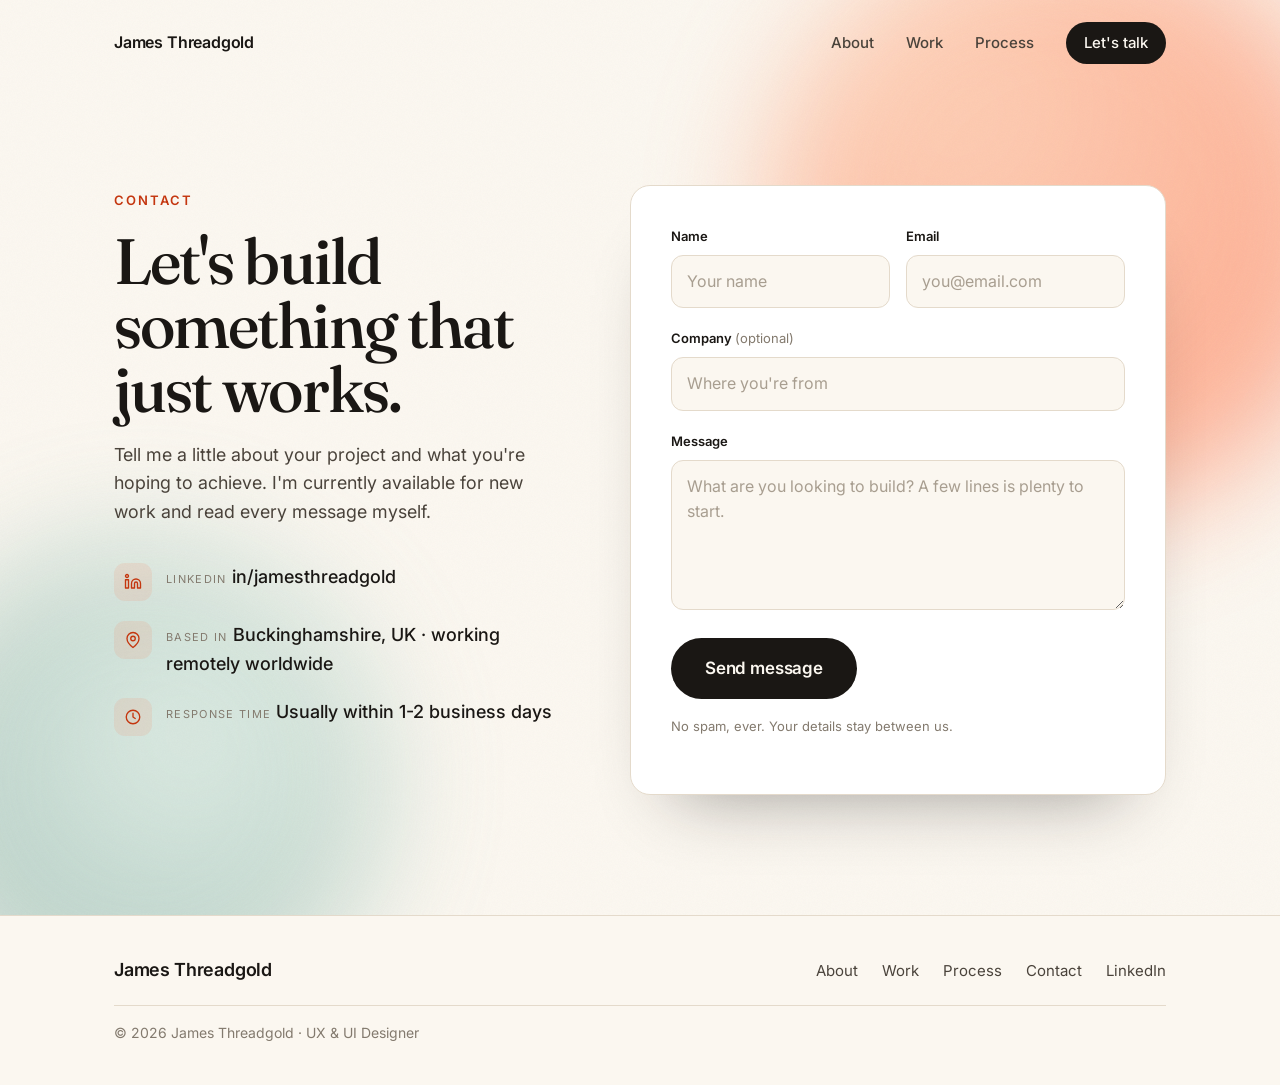
==== contact/index.html @ 30f2eb4c "Add favicon + social images, clean URLs, optimised images - Favicon set (SVG + PNG + apple-touch + m" ====
<!DOCTYPE html>
<html lang="en-GB">
<head>
  <meta charset="UTF-8">
  <meta name="viewport" content="width=device-width, initial-scale=1.0">
  <title>Contact | James Threadgold</title>
  <meta name="description" content="Get in touch with James Threadgold, UX & UI designer in Buckinghamshire. Available for new projects, usually replying within 1-2 business days.">
  <meta name="theme-color" content="#FBF7F0">
  <link rel="icon" href="/favicon.svg" type="image/svg+xml">
  <link rel="icon" href="/favicon-32.png" sizes="32x32" type="image/png">
  <link rel="apple-touch-icon" href="/apple-touch-icon.png">
  <link rel="manifest" href="/site.webmanifest">

  <link rel="canonical" href="https://jamesthreadgold.co.uk/contact/">
  <meta property="og:site_name" content="James Threadgold">
  <meta property="og:type" content="website">
  <meta property="og:url" content="https://jamesthreadgold.co.uk/contact/">
  <meta property="og:title" content="Contact | James Threadgold">
  <meta property="og:description" content="Get in touch with James Threadgold, UX &amp; UI designer in Buckinghamshire. Available for new projects, usually replying within 1-2 business days.">
  <meta property="og:image" content="https://jamesthreadgold.co.uk/assets/og/og-default.png">
  <meta property="og:image:width" content="1200">
  <meta property="og:image:height" content="630">
  <meta property="og:image:alt" content="James Threadgold — UX &amp; UI Designer">
  <meta name="twitter:card" content="summary_large_image">
  <meta name="twitter:title" content="Contact | James Threadgold">
  <meta name="twitter:description" content="Get in touch with James Threadgold, UX &amp; UI designer in Buckinghamshire.">
  <meta name="twitter:image" content="https://jamesthreadgold.co.uk/assets/og/og-default.png">

  <link rel="preconnect" href="https://fonts.googleapis.com">
  <link rel="preconnect" href="https://fonts.gstatic.com" crossorigin>
  <link href="https://fonts.googleapis.com/css2?family=Fraunces:ital,opsz,wght@0,9..144,400;0,9..144,500;0,9..144,600;1,9..144,400;1,9..144,500&family=Inter:wght@400;500;600;700&display=swap" rel="stylesheet">
  <link rel="stylesheet" href="/css/styles.css">
</head>
<body>
  <div class="cursor" id="cursor" aria-hidden="true"></div>
  <div class="progress" id="progress" aria-hidden="true"></div>
  <a href="#main" class="skip">Skip to content</a>

  <header class="header" id="header">
    <div class="wrap nav">
      <a href="/#hero" class="brand" data-magnetic>
        <span class="brand-name">James&nbsp;Threadgold</span>
      </a>
      <nav class="nav-links" id="navLinks" aria-label="Primary">
        <a href="/#about">About</a>
        <a href="/#work">Work</a>
        <a href="/#process">Process</a>
        <a href="/contact/" class="nav-cta" data-magnetic>Let's talk</a>
      </nav>
      <button class="menu-toggle" id="menuToggle" aria-label="Menu" aria-expanded="false">
        <span></span><span></span>
      </button>
    </div>
  </header>

  <main id="main">
    <section class="contact-hero">
      <div class="hero-bg" aria-hidden="true">
        <span class="blob blob-1"></span>
        <span class="blob blob-2"></span>
        <span class="grain"></span>
      </div>
      <div class="wrap contact-grid">

        <!-- Intro + direct details -->
        <div class="contact-intro reveal">
          <span class="eyebrow">Contact</span>
          <h1>Let's build something that just works.</h1>
          <p class="lead">
            Tell me a little about your project and what you're hoping to achieve.
            I'm currently available for new work and read every message myself.
          </p>
          <ul class="contact-details">
            <li>
              <span class="cd-ico" aria-hidden="true">
                <svg width="18" height="18" viewBox="0 0 24 24" fill="none" stroke="currentColor" stroke-width="1.8" stroke-linecap="round" stroke-linejoin="round"><path d="M16 8a6 6 0 0 1 6 6v6h-4v-6a2 2 0 0 0-4 0v6h-4v-6a6 6 0 0 1 6-6z"/><rect x="2" y="9" width="4" height="11"/><circle cx="4" cy="4" r="2"/></svg>
              </span>
              <span>
                <span class="cd-label">LinkedIn</span>
                <span class="cd-value"><a href="https://www.linkedin.com/in/jamesthreadgold" target="_blank" rel="noopener">in/jamesthreadgold</a></span>
              </span>
            </li>
            <li>
              <span class="cd-ico" aria-hidden="true">
                <svg width="18" height="18" viewBox="0 0 24 24" fill="none" stroke="currentColor" stroke-width="1.8" stroke-linecap="round" stroke-linejoin="round"><path d="M20 10c0 6-8 12-8 12s-8-6-8-12a8 8 0 0 1 16 0z"/><circle cx="12" cy="10" r="3"/></svg>
              </span>
              <span>
                <span class="cd-label">Based in</span>
                <span class="cd-value">Buckinghamshire, UK · working remotely worldwide</span>
              </span>
            </li>
            <li>
              <span class="cd-ico" aria-hidden="true">
                <svg width="18" height="18" viewBox="0 0 24 24" fill="none" stroke="currentColor" stroke-width="1.8" stroke-linecap="round" stroke-linejoin="round"><circle cx="12" cy="12" r="9"/><path d="M12 7v5l3 2"/></svg>
              </span>
              <span>
                <span class="cd-label">Response time</span>
                <span class="cd-value">Usually within 1-2 business days</span>
              </span>
            </li>
          </ul>
        </div>

        <!-- Form -->
        <div class="contact-form-card reveal">
          <form id="contactForm" method="POST" action="https://api.web3forms.com/submit">
            <!-- Web3Forms wiring -->
            <input type="hidden" name="access_key" value="4bfd9030-7967-4bb6-b224-b31759fe3c49">
            <!-- Subject & sender name are managed in the Web3Forms dashboard -->
            <!-- Honeypot spam trap (must stay empty) -->
            <input type="checkbox" name="botcheck" tabindex="-1" autocomplete="off" style="display:none" aria-hidden="true">

            <div class="field-row">
              <div class="field">
                <label for="name">Name</label>
                <input type="text" id="name" name="name" placeholder="Your name" data-required autocomplete="name">
                <span class="err">Please enter your name.</span>
              </div>
              <div class="field">
                <label for="email">Email</label>
                <input type="email" id="email" name="email" placeholder="you@email.com" data-required autocomplete="email">
                <span class="err">Please enter a valid email.</span>
              </div>
            </div>

            <div class="field">
              <label for="company">Company <span class="opt">(optional)</span></label>
              <input type="text" id="company" name="company" placeholder="Where you're from" autocomplete="organization">
            </div>

            <div class="field">
              <label for="message">Message</label>
              <textarea id="message" name="message" placeholder="What are you looking to build? A few lines is plenty to start." data-required></textarea>
              <span class="err">Please add a short message.</span>
            </div>

            <div class="form-actions">
              <button type="submit" class="btn btn-primary btn-lg" data-magnetic>Send message</button>
              <span class="form-note">No spam, ever. Your details stay between us.</span>
            </div>

            <p class="form-status" id="formStatus" role="status" aria-live="polite"></p>
          </form>
        </div>

      </div>
    </section>
  </main>

  <footer class="footer">
    <div class="wrap footer-inner">
      <a href="/#hero" class="brand">James&nbsp;Threadgold</a>
      <nav class="footer-links" aria-label="Footer">
        <a href="/#about">About</a>
        <a href="/#work">Work</a>
        <a href="/#process">Process</a>
        <a href="/contact/">Contact</a>
        <a href="https://www.linkedin.com/in/jamesthreadgold" target="_blank" rel="noopener">LinkedIn</a>
      </nav>
      <p class="footer-meta">© <span id="year">2026</span> James Threadgold · UX &amp; UI Designer</p>
    </div>
  </footer>

  <script src="/js/main.js"></script>
</body>
</html>
---- css/styles.css ----
/* ============================================================
   James Threadgold — Portfolio
   Refined-minimal foundation + playful, interactive character
   ============================================================ */

:root {
  /* Palette — warm paper, deep ink, tangerine character */
  --paper:      #FBF7F0;
  --paper-2:    #F3ECDF;
  --ink:        #1A1714;
  --ink-soft:   #4A433B;
  --muted:      #837A6E;
  --line:       #E4DACB;
  --accent:     #FF5B2E;  /* tangerine */
  --accent-ink: #C4360F;
  --accent-2:   #1F6F62;  /* deep teal, secondary */
  --card:       #FFFFFF;

  /* Project media tones */
  --tone-1: linear-gradient(135deg, #FFD7C2, #FF8A5B);
  --tone-2: linear-gradient(135deg, #D7E8E2, #6FB3A4);
  --tone-3: linear-gradient(135deg, #E6DCFA, #A487E0);
  --tone-4: linear-gradient(135deg, #F0E9DC, #CBBFA8);

  /* Type */
  --display: "Fraunces", Georgia, serif;
  --sans: "Inter", system-ui, -apple-system, sans-serif;

  /* Layout */
  --maxw: 1180px;
  --gutter: clamp(20px, 5vw, 64px);
  --radius: 20px;
  --radius-sm: 12px;

  /* Motion */
  --ease: cubic-bezier(0.22, 1, 0.36, 1);
  --dur: 0.6s;
}

/* ---------- Reset ---------- */
*, *::before, *::after { box-sizing: border-box; }
* { margin: 0; }
html { scroll-behavior: smooth; -webkit-text-size-adjust: 100%; }
body {
  font-family: var(--sans);
  background: var(--paper);
  color: var(--ink);
  line-height: 1.6;
  font-size: 18px;
  -webkit-font-smoothing: antialiased;
  text-rendering: optimizeLegibility;
  overflow-x: hidden;
}
img, svg { display: block; max-width: 100%; }
a { color: inherit; text-decoration: none; }
ul, ol { list-style: none; padding: 0; }
button { font: inherit; cursor: pointer; border: none; background: none; color: inherit; }
em { font-style: italic; }

::selection { background: var(--accent); color: #fff; }

.wrap {
  width: 100%;
  max-width: var(--maxw);
  margin: 0 auto;
  padding-inline: var(--gutter);
}

/* ---------- Skip link ---------- */
.skip {
  position: absolute;
  left: -9999px;
  top: 12px;
  z-index: 1000;
  background: var(--ink);
  color: var(--paper);
  padding: 10px 18px;
  border-radius: 10px;
}
.skip:focus { left: 12px; }

/* ---------- Custom cursor ---------- */
.cursor {
  position: fixed;
  top: 0; left: 0;
  width: 26px; height: 26px;
  border-radius: 50%;
  background: var(--accent);
  mix-blend-mode: multiply;
  pointer-events: none;
  z-index: 9999;
  transform: translate(-50%, -50%);
  transition: width .25s var(--ease), height .25s var(--ease), background .25s var(--ease), opacity .25s;
  opacity: 0;
  will-change: transform;
}
.cursor.is-hover {
  width: 64px; height: 64px;
  background: rgba(255, 91, 46, 0.18);
}
.cursor.is-down { width: 18px; height: 18px; }

/* ---------- Scroll progress ---------- */
.progress {
  position: fixed;
  top: 0; left: 0;
  height: 3px;
  width: 0%;
  background: var(--accent);
  z-index: 1000;
  transition: width .1s linear;
}

/* ---------- Header ---------- */
.header {
  position: fixed;
  top: 0; left: 0; right: 0;
  z-index: 900;
  transition: background .4s var(--ease), box-shadow .4s var(--ease), padding .4s var(--ease);
  padding-block: 22px;
}
.header.scrolled {
  background: rgba(251, 247, 240, 0.82);
  backdrop-filter: blur(12px);
  -webkit-backdrop-filter: blur(12px);
  box-shadow: 0 1px 0 var(--line);
  padding-block: 12px;
}
.nav {
  display: flex;
  align-items: center;
  justify-content: space-between;
  gap: 20px;
}
.brand {
  display: inline-flex;
  align-items: center;
  gap: 10px;
  font-weight: 600;
  letter-spacing: -0.01em;
}
.brand-mark {
  display: grid;
  place-items: center;
  width: 34px; height: 34px;
  background: var(--ink);
  color: var(--paper);
  border-radius: 10px;
  font-family: var(--display);
  font-size: 15px;
  font-weight: 600;
}
.brand-name { font-size: 16px; }

.nav-links {
  display: flex;
  align-items: center;
  gap: 32px;
  font-size: 15px;
  font-weight: 500;
}
.nav-links a { position: relative; color: var(--ink-soft); transition: color .25s; }
.nav-links a:not(.nav-cta)::after {
  content: "";
  position: absolute;
  left: 0; bottom: -6px;
  width: 0; height: 2px;
  background: var(--accent);
  transition: width .3s var(--ease);
}
.nav-links a:hover { color: var(--ink); }
.nav-links a:not(.nav-cta):hover::after { width: 100%; }
.nav-cta {
  background: var(--ink);
  color: var(--paper) !important;
  padding: 9px 18px;
  border-radius: 100px;
  transition: transform .25s var(--ease), background .25s;
}
.nav-cta:hover { background: var(--accent); }

.menu-toggle {
  display: none;
  flex-direction: column;
  gap: 6px;
  padding: 6px;
}
.menu-toggle span {
  width: 26px; height: 2px;
  background: var(--ink);
  border-radius: 2px;
  transition: transform .35s var(--ease), opacity .25s;
}
.menu-toggle[aria-expanded="true"] span:first-child { transform: translateY(8px) rotate(45deg); }
.menu-toggle[aria-expanded="true"] span:last-child { transform: translateY(-0px) rotate(-45deg); }

/* ---------- Buttons ---------- */
.btn {
  display: inline-flex;
  align-items: center;
  justify-content: center;
  gap: 8px;
  padding: 14px 26px;
  border-radius: 100px;
  font-weight: 600;
  font-size: 16px;
  letter-spacing: -0.01em;
  transition: transform .3s var(--ease), background .3s, color .3s, box-shadow .3s;
  will-change: transform;
}
.btn-lg { padding: 17px 34px; font-size: 17px; }
.btn-primary {
  background: var(--ink);
  color: var(--paper);
}
.btn-primary:hover {
  background: var(--accent);
  box-shadow: 0 12px 30px -10px rgba(255, 91, 46, 0.6);
}
.btn-ghost {
  background: transparent;
  color: var(--ink);
  box-shadow: inset 0 0 0 1.5px var(--ink);
}
.btn-ghost:hover {
  background: var(--ink);
  color: var(--paper);
}

/* ---------- Hero ---------- */
.hero {
  position: relative;
  min-height: 100svh;
  display: flex;
  flex-direction: column;
  justify-content: center;
  padding-block: 140px 80px;
  overflow: hidden;
}
.hero-bg { position: absolute; inset: 0; z-index: 0; pointer-events: none; }
.blob {
  position: absolute;
  border-radius: 50%;
  filter: blur(60px);
  opacity: 0.55;
  will-change: transform;
}
.blob-1 {
  width: 46vw; height: 46vw;
  max-width: 620px; max-height: 620px;
  background: radial-gradient(circle at 30% 30%, #FFB38A, #FF5B2E);
  top: -8%; right: -6%;
  animation: float-1 18s var(--ease) infinite alternate;
}
.blob-2 {
  width: 38vw; height: 38vw;
  max-width: 520px; max-height: 520px;
  background: radial-gradient(circle at 60% 40%, #BFE3D9, #1F6F62);
  bottom: -12%; left: -8%;
  opacity: 0.4;
  animation: float-2 22s var(--ease) infinite alternate;
}
.grain {
  position: absolute; inset: 0;
  opacity: 0.5;
  background-image: url("data:image/svg+xml,%3Csvg xmlns='http://www.w3.org/2000/svg' width='160' height='160'%3E%3Cfilter id='n'%3E%3CfeTurbulence type='fractalNoise' baseFrequency='0.8' numOctaves='2'/%3E%3C/filter%3E%3Crect width='100%25' height='100%25' filter='url(%23n)' opacity='0.06'/%3E%3C/svg%3E");
}
@keyframes float-1 {
  to { transform: translate(-40px, 50px) scale(1.1); }
}
@keyframes float-2 {
  to { transform: translate(50px, -40px) scale(1.08); }
}

.hero-inner { position: relative; z-index: 1; }
.hero-status {
  display: inline-flex;
  align-items: center;
  gap: 9px;
  font-size: 14px;
  font-weight: 500;
  color: var(--ink-soft);
  background: rgba(255,255,255,0.6);
  border: 1px solid var(--line);
  padding: 7px 15px;
  border-radius: 100px;
  margin-bottom: 28px;
}
.hero-status .dot {
  width: 8px; height: 8px;
  border-radius: 50%;
  background: var(--accent-2);
  box-shadow: 0 0 0 0 rgba(31,111,98,0.5);
  animation: pulse 2.2s infinite;
}
@keyframes pulse {
  0% { box-shadow: 0 0 0 0 rgba(31,111,98,0.5); }
  70% { box-shadow: 0 0 0 10px rgba(31,111,98,0); }
  100% { box-shadow: 0 0 0 0 rgba(31,111,98,0); }
}
.hero-title {
  font-family: var(--display);
  font-weight: 500;
  font-size: clamp(3rem, 11vw, 8.5rem);
  line-height: 0.95;
  letter-spacing: -0.03em;
  margin-bottom: 32px;
}
.hero-title .line { display: block; }
.hero-title em {
  color: var(--accent);
  font-style: italic;
}
.hero-lead {
  font-size: clamp(1.05rem, 2.2vw, 1.4rem);
  max-width: 44ch;
  color: var(--ink-soft);
  margin-bottom: 36px;
}
.hero-lead strong { color: var(--ink); font-weight: 600; }
.hero-cta { display: flex; flex-wrap: wrap; gap: 14px; margin-bottom: 44px; }
.hero-philosophy {
  font-family: var(--display);
  font-style: italic;
  font-size: clamp(1.05rem, 2.4vw, 1.5rem);
  color: var(--ink-soft);
  max-width: 40ch;
  padding-left: 22px;
  border-left: 3px solid var(--accent);
}

.scroll-hint {
  position: absolute;
  bottom: 32px; left: 50%;
  transform: translateX(-50%);
  display: flex;
  flex-direction: column;
  align-items: center;
  gap: 10px;
  font-size: 12px;
  letter-spacing: 0.18em;
  text-transform: uppercase;
  color: var(--muted);
  z-index: 1;
}
.scroll-line {
  width: 1px; height: 46px;
  background: linear-gradient(var(--muted), transparent);
  position: relative;
  overflow: hidden;
}
.scroll-line::after {
  content: "";
  position: absolute; top: 0; left: 0;
  width: 100%; height: 50%;
  background: var(--accent);
  animation: scroll-dot 2s var(--ease) infinite;
}
@keyframes scroll-dot {
  0% { transform: translateY(-100%); }
  100% { transform: translateY(200%); }
}

/* ---------- Marquee ---------- */
.marquee {
  border-block: 1px solid var(--line);
  background: var(--ink);
  color: var(--paper);
  overflow: hidden;
  padding-block: 18px;
}
.marquee-track {
  display: flex;
  align-items: center;
  gap: 28px;
  width: max-content;
  font-family: var(--display);
  font-size: clamp(1.1rem, 2.4vw, 1.7rem);
  white-space: nowrap;
  animation: marquee 32s linear infinite;
}
.marquee:hover .marquee-track { animation-play-state: paused; }
.marquee .sep { color: var(--accent); }
@keyframes marquee {
  to { transform: translateX(-50%); }
}

/* ---------- Sections ---------- */
.section { padding-block: clamp(80px, 12vw, 150px); }
.eyebrow {
  display: inline-block;
  font-size: 13px;
  font-weight: 600;
  letter-spacing: 0.16em;
  text-transform: uppercase;
  color: var(--accent-ink);
  margin-bottom: 18px;
}
h2 {
  font-family: var(--display);
  font-weight: 500;
  font-size: clamp(2.2rem, 6vw, 4.2rem);
  line-height: 1.02;
  letter-spacing: -0.025em;
}
.sec-head { max-width: 720px; margin-bottom: 64px; }
.sec-sub { margin-top: 18px; color: var(--muted); font-size: 1.05rem; }

/* ---------- About ---------- */
.about-grid {
  display: grid;
  grid-template-columns: 1fr 1.2fr;
  gap: clamp(40px, 7vw, 100px);
  align-items: start;
}
.about-head { position: sticky; top: 120px; }
.about-head h2 { line-height: 1.0; }
.about-body .lead {
  font-size: clamp(1.25rem, 2.6vw, 1.7rem);
  font-family: var(--display);
  color: var(--ink);
  margin-bottom: 28px;
  line-height: 1.3;
}
.about-body p { color: var(--ink-soft); margin-bottom: 22px; }
.about-stats {
  display: flex;
  flex-wrap: wrap;
  gap: clamp(24px, 5vw, 56px);
  margin-top: 44px;
  padding-top: 36px;
  border-top: 1px solid var(--line);
}
.stat { display: flex; flex-direction: column; }
.stat-num {
  font-family: var(--display);
  font-size: clamp(2.4rem, 6vw, 3.6rem);
  font-weight: 600;
  line-height: 1;
  color: var(--ink);
}
.stat-label {
  margin-top: 8px;
  font-size: 14px;
  color: var(--muted);
  letter-spacing: 0.02em;
}

/* ---------- Work ---------- */
.projects {
  display: grid;
  grid-template-columns: repeat(2, 1fr);
  gap: clamp(24px, 4vw, 40px);
}
.project {
  display: flex;
  flex-direction: column;
  background: var(--card);
  border: 1px solid var(--line);
  border-radius: var(--radius);
  overflow: hidden;
  transition: transform .5s var(--ease), box-shadow .5s var(--ease), border-color .4s;
  will-change: transform;
}
.project:hover {
  border-color: transparent;
  box-shadow: 0 30px 60px -28px rgba(26,23,20,0.35);
}
.project-media {
  position: relative;
  aspect-ratio: 16 / 10;
  overflow: hidden;
  display: grid;
  place-items: center;
}
.tone-1 { background: var(--tone-1); }
.tone-2 { background: var(--tone-2); }
.tone-3 { background: var(--tone-3); }
.tone-4 { background: var(--tone-4); }
.project-index {
  position: absolute;
  top: 14px; left: 14px;
  font-family: var(--display);
  font-size: 13px;
  font-weight: 600;
  color: var(--ink);
  background: rgba(251, 247, 240, 0.85);
  backdrop-filter: blur(4px);
  -webkit-backdrop-filter: blur(4px);
  padding: 4px 10px;
  border-radius: 100px;
  z-index: 2;
}
.project-mock {
  width: 64%; height: 62%;
  background:
    linear-gradient(rgba(255,255,255,0.9), rgba(255,255,255,0.9)) padding-box;
  border-radius: 12px 12px 0 0;
  box-shadow: 0 20px 40px -18px rgba(26,23,20,0.45);
  transform: translateY(8%);
  transition: transform .6s var(--ease);
  position: relative;
  overflow: hidden;
}
.project-mock::before {
  content: "";
  position: absolute; inset: 0;
  background:
    linear-gradient(transparent 0 14%, rgba(26,23,20,0.06) 14% 17%, transparent 17%),
    linear-gradient(90deg, var(--accent) 0 36%, transparent 36%) 0 26%/100% 6px no-repeat,
    linear-gradient(90deg, rgba(26,23,20,0.12) 0 70%, transparent 70%) 0 42%/100% 5px no-repeat,
    linear-gradient(90deg, rgba(26,23,20,0.12) 0 55%, transparent 55%) 0 54%/100% 5px no-repeat;
  padding: 14px;
}
.project:hover .project-mock { transform: translateY(2%); }
.project-img {
  width: 100%;
  height: 100%;
  object-fit: cover;
  object-position: center top;
  display: block;
  transition: transform .7s var(--ease);
}
.project:hover .project-img { transform: scale(1.04); }
/* App-screen montages: show the whole thing, framed by a matching backdrop */
.project-media--contain .project-img { object-fit: contain; padding: 18px; }
/* Fill the whole card, no padding or contrasting background */
.project-media--fill .project-img { object-fit: cover; object-position: center; }
.media-dark { background: #0b0f0b; }
.media-purple { background: #6b50bb; }
.media-cream { background: #FDF3EA; }
.project-info {
  padding: 28px clamp(22px, 3vw, 32px) 32px;
  display: flex;
  flex-direction: column;
  flex: 1;
}
.project-info h3 {
  font-family: var(--display);
  font-weight: 500;
  font-size: clamp(1.5rem, 3vw, 2rem);
  letter-spacing: -0.02em;
  margin-bottom: 10px;
}
.project-info p { color: var(--ink-soft); font-size: 1rem; margin-bottom: 18px; }
.tags { display: flex; flex-wrap: wrap; gap: 8px; margin-bottom: 22px; }
.tags li {
  font-size: 13px;
  font-weight: 500;
  color: var(--ink-soft);
  background: var(--paper);
  border: 1px solid var(--line);
  padding: 5px 12px;
  border-radius: 100px;
}
.project-go {
  margin-top: auto;
  display: inline-flex;
  align-items: center;
  gap: 8px;
  font-weight: 600;
  color: var(--accent-ink);
}
.project-go .arrow { transition: transform .3s var(--ease); }
.project:hover .project-go .arrow { transform: translateX(6px); }

/* ---------- Process ---------- */
.process { background: var(--ink); color: var(--paper); }
.process .eyebrow { color: #FF9168; }
.process h2 { color: var(--paper); }
.steps {
  display: grid;
  grid-template-columns: repeat(4, 1fr);
  gap: clamp(20px, 3vw, 36px);
  counter-reset: step;
}
.step {
  padding-top: 28px;
  border-top: 2px solid rgba(251,247,240,0.18);
  transition: border-color .4s;
}
.step:hover { border-top-color: var(--accent); }
.step-num {
  font-family: var(--display);
  font-size: 14px;
  color: var(--accent);
  font-weight: 600;
}
.step h3 {
  font-family: var(--display);
  font-weight: 500;
  font-size: clamp(1.3rem, 2.6vw, 1.7rem);
  margin: 14px 0 12px;
}
.step p { color: rgba(251,247,240,0.7); font-size: 0.98rem; }

/* ---------- Contact ---------- */
.contact { text-align: center; }
.contact-inner { max-width: 760px; margin-inline: auto; }
.contact-title {
  margin: 8px 0 22px;
  font-size: clamp(2.6rem, 8vw, 6rem);
}
.contact-lead {
  font-size: clamp(1.1rem, 2.4vw, 1.4rem);
  color: var(--ink-soft);
  max-width: 48ch;
  margin: 0 auto 38px;
}
.contact-actions {
  display: flex;
  justify-content: center;
  flex-wrap: wrap;
  gap: 14px;
  margin-bottom: 26px;
}
.contact-note { color: var(--muted); font-size: 14px; }

/* ---------- Footer ---------- */
.footer {
  border-top: 1px solid var(--line);
  padding-block: 40px;
}
.footer-inner {
  display: flex;
  align-items: center;
  justify-content: space-between;
  flex-wrap: wrap;
  gap: 20px;
}
.footer-links { display: flex; flex-wrap: wrap; gap: 24px; font-size: 15px; }
.footer-links a { color: var(--ink-soft); transition: color .25s; }
.footer-links a:hover { color: var(--accent); }
.footer-meta { color: var(--muted); font-size: 14px; width: 100%; padding-top: 16px; border-top: 1px solid var(--line); }

/* ---------- Reveal animation ---------- */
.reveal {
  opacity: 0;
  transform: translateY(28px);
  transition: opacity .8s var(--ease), transform .8s var(--ease);
}
.reveal.in { opacity: 1; transform: none; }

/* ============================================================
   Case-study pages
   ============================================================ */
.cs-back {
  display: inline-flex;
  align-items: center;
  gap: 8px;
  font-size: 14px;
  font-weight: 600;
  color: var(--ink-soft);
  margin-bottom: 28px;
  transition: gap .3s var(--ease), color .25s;
}
.cs-back:hover { gap: 14px; color: var(--accent-ink); }
.cs-back .arrow { transition: transform .3s var(--ease); }
.cs-back:hover .arrow { transform: translateX(-4px); }

.cs-hero {
  padding-block: 150px 0;
  position: relative;
  overflow: hidden;
}
.cs-hero .eyebrow { color: var(--accent-ink); }
.cs-title {
  font-family: var(--display);
  font-weight: 500;
  font-size: clamp(2.6rem, 8vw, 6rem);
  line-height: 0.98;
  letter-spacing: -0.03em;
  margin-bottom: 22px;
  max-width: 16ch;
}
.cs-tagline {
  font-size: clamp(1.15rem, 2.6vw, 1.6rem);
  font-family: var(--display);
  font-style: italic;
  color: var(--ink-soft);
  max-width: 50ch;
  margin-bottom: 48px;
}

/* Meta strip */
.cs-meta {
  display: grid;
  grid-template-columns: repeat(4, 1fr);
  gap: clamp(20px, 4vw, 48px);
  padding-block: 36px;
  border-top: 1px solid var(--line);
  border-bottom: 1px solid var(--line);
}
.cs-meta dt {
  font-size: 12px;
  font-weight: 600;
  letter-spacing: 0.14em;
  text-transform: uppercase;
  color: var(--muted);
  margin-bottom: 10px;
}
.cs-meta dd { font-size: 1rem; font-weight: 500; color: var(--ink); line-height: 1.4; }

/* Cover band */
.cs-cover {
  margin-top: 56px;
  height: clamp(220px, 42vw, 460px);
  border-radius: var(--radius);
  display: grid;
  place-items: center;
  position: relative;
  overflow: hidden;
}
.cs-cover .cs-cover-num {
  font-family: var(--display);
  font-size: clamp(5rem, 22vw, 16rem);
  font-weight: 600;
  color: rgba(26,23,20,0.16);
  line-height: 1;
  user-select: none;
}
.cs-cover img {
  position: absolute;
  inset: 0;
  width: 100%;
  height: 100%;
  object-fit: cover;
  object-position: center top;
}
/* For app-screen montages: show the whole thing on the tone background */
.cs-cover--contain { padding: clamp(20px, 4vw, 44px); }
.cs-cover--contain img {
  position: static;
  width: 100%;
  height: 100%;
  object-fit: contain;
}
/* Fill the whole cover box, no padding or contrasting background */
.cs-cover--fill img { object-position: center; }

/* Inline figures */
.cs-figure {
  margin-top: 14px;
  border-radius: var(--radius-sm);
  overflow: hidden;
  border: 1px solid var(--line);
  background: var(--card);
}
.cs-figure img { width: 100%; display: block; }
.cs-figcaption {
  font-size: 13px;
  color: var(--muted);
  margin-top: 12px;
  text-align: center;
}
/* Brand board — native replacement for a flat brand-identity image */
.brandboard {
  margin-top: 14px;
  border-radius: var(--radius-sm);
  border: 1px solid var(--line);
  background: var(--card);
  overflow: hidden;
}
.brandboard__logo {
  background: #161214;
  color: #fff;
  padding: 44px 24px;
  text-align: center;
}
.brandboard__wordmark {
  font-family: var(--sans);
  font-weight: 700;
  font-size: clamp(34px, 7vw, 56px);
  letter-spacing: 0.16em;
  padding-left: 0.16em; /* offset trailing letter-spacing for optical centring */
}
.brandboard__type {
  display: grid;
  grid-template-columns: 1fr 1fr;
  border-bottom: 1px solid var(--line);
}
.brandboard__type-item {
  padding: 22px 24px;
  text-align: center;
}
.brandboard__type-item + .brandboard__type-item { border-left: 1px solid var(--line); }
.brandboard__type-name {
  display: block;
  font-family: var(--display);
  font-size: clamp(20px, 3.4vw, 26px);
  color: var(--ink);
}
.brandboard__type-role {
  display: block;
  margin-top: 4px;
  font-size: 12px;
  letter-spacing: 0.04em;
  text-transform: uppercase;
  color: var(--muted);
}
.brandboard__palette {
  list-style: none;
  display: grid;
  grid-template-columns: repeat(4, 1fr);
  gap: 0;
  margin: 0;
  padding: 0;
}
.brandboard__swatch {
  display: flex;
  flex-direction: column;
  align-items: center;
  gap: 10px;
  padding: 22px 12px;
  text-align: center;
}
.brandboard__swatch + .brandboard__swatch { border-left: 1px solid var(--line); }
.brandboard__chip {
  width: 100%;
  max-width: 72px;
  aspect-ratio: 1;
  border-radius: 12px;
  box-shadow: inset 0 0 0 1px rgba(0,0,0,0.04);
}
.brandboard__chip--bordered { box-shadow: inset 0 0 0 1px var(--line); }
.brandboard__hex {
  font-family: ui-monospace, "SFMono-Regular", Menlo, monospace;
  font-size: 13px;
  color: var(--ink);
}
.brandboard__role {
  font-size: 12px;
  letter-spacing: 0.04em;
  text-transform: uppercase;
  color: var(--muted);
}
@media (max-width: 560px) {
  .brandboard__palette { grid-template-columns: repeat(2, 1fr); }
  .brandboard__swatch:nth-child(2) { border-left: 0; }
  .brandboard__swatch:nth-child(3),
  .brandboard__swatch:nth-child(4) { border-top: 1px solid var(--line); }
}
/* Report download card */
.cs-download {
  display: flex;
  align-items: center;
  gap: 18px;
  padding: 20px 22px;
  border-radius: var(--radius-sm);
  border: 1px solid var(--line);
  background: var(--card);
  transition: border-color .3s var(--ease), box-shadow .3s var(--ease), transform .3s var(--ease);
}
.cs-download:hover {
  border-color: var(--ink);
  box-shadow: 0 14px 34px -18px rgba(26, 23, 20, 0.4);
  transform: translateY(-2px);
}
.cs-download__icon {
  flex: none;
  display: grid;
  place-items: center;
  width: 48px;
  height: 48px;
  border-radius: 12px;
  background: var(--paper-2);
  color: var(--ink);
}
.cs-download__text { display: flex; flex-direction: column; gap: 3px; min-width: 0; }
.cs-download__title { font-weight: 600; color: var(--ink); }
.cs-download__meta { font-size: 13px; color: var(--muted); }
.cs-download__cta {
  flex: none;
  margin-left: auto;
  padding: 11px 22px;
  border-radius: 100px;
  font-weight: 600;
  font-size: 15px;
  background: var(--ink);
  color: var(--paper);
  transition: background .3s var(--ease);
}
.cs-download:hover .cs-download__cta { background: var(--accent); }
@media (max-width: 560px) {
  .cs-download { flex-wrap: wrap; gap: 14px; }
  .cs-download__cta { margin-left: 0; width: 100%; text-align: center; }
}
/* Wide figure breaks out beyond the prose column */
.cs-figure--wide {
  width: min(1080px, 92vw);
  margin-inline: calc(50% - min(540px, 46vw));
}
.cs-gallery {
  display: grid;
  grid-template-columns: repeat(3, 1fr);
  gap: 14px;
  margin-top: 22px;
}
.cs-gallery figure {
  border-radius: var(--radius-sm);
  overflow: hidden;
  border: 1px solid var(--line);
  background: var(--card);
}
.cs-gallery img {
  width: 100%;
  aspect-ratio: 3 / 4;
  object-fit: cover;
  object-position: center top;
  display: block;
}

/* Prose body */
.cs-body { padding-block: clamp(70px, 10vw, 120px); }
.cs-prose { max-width: 760px; margin-inline: auto; }
.cs-block { margin-bottom: clamp(44px, 7vw, 80px); }
.cs-block:last-child { margin-bottom: 0; }
.cs-block h2 {
  font-size: clamp(1.7rem, 4vw, 2.6rem);
  margin-bottom: 22px;
}
.cs-block p {
  color: var(--ink-soft);
  font-size: 1.12rem;
  margin-bottom: 18px;
}
.cs-block p:last-child { margin-bottom: 0; }
.cs-block strong { color: var(--ink); font-weight: 600; }

.cs-list { margin-top: 8px; display: grid; gap: 14px; }
.cs-list li {
  position: relative;
  padding-left: 30px;
  color: var(--ink-soft);
  font-size: 1.08rem;
}
.cs-list li::before {
  content: "→";
  position: absolute;
  left: 0;
  color: var(--accent);
  font-weight: 700;
}

/* Outcome highlight cards */
.cs-outcomes {
  display: grid;
  grid-template-columns: repeat(auto-fit, minmax(180px, 1fr));
  gap: 18px;
  margin-top: 28px;
}
.cs-outcome {
  background: var(--card);
  border: 1px solid var(--line);
  border-radius: var(--radius-sm);
  padding: 26px 24px;
}
.cs-outcome .num {
  font-family: var(--display);
  font-size: clamp(2rem, 5vw, 2.8rem);
  font-weight: 600;
  color: var(--accent-ink);
  line-height: 1;
  display: block;
  margin-bottom: 10px;
}
.cs-outcome .lbl { font-size: 0.95rem; color: var(--ink-soft); }

/* Pull quote */
.cs-quote {
  font-family: var(--display);
  font-size: clamp(1.4rem, 3.6vw, 2.2rem);
  font-style: italic;
  line-height: 1.3;
  color: var(--ink);
  padding-left: 26px;
  border-left: 4px solid var(--accent);
  margin: 8px 0;
}

/* Next project */
.cs-next {
  border-top: 1px solid var(--line);
  padding-block: clamp(50px, 8vw, 90px);
  text-align: center;
}
.cs-next .eyebrow { color: var(--accent-ink); }
.cs-next a {
  font-family: var(--display);
  font-weight: 500;
  font-size: clamp(2rem, 6vw, 3.6rem);
  letter-spacing: -0.02em;
  display: inline-flex;
  align-items: center;
  gap: 16px;
  transition: gap .3s var(--ease), color .25s;
}
.cs-next a:hover { gap: 26px; color: var(--accent); }

/* ---------- Responsive ---------- */
@media (max-width: 920px) {
  .about-grid { grid-template-columns: 1fr; }
  .about-head { position: static; }
  .steps { grid-template-columns: repeat(2, 1fr); }
  .cs-meta { grid-template-columns: repeat(2, 1fr); row-gap: 30px; }
}
@media (max-width: 720px) {
  body { font-size: 17px; }
  .menu-toggle { display: flex; }
  .nav-links {
    position: fixed;
    inset: 0 0 0 auto;
    width: min(82vw, 340px);
    flex-direction: column;
    justify-content: center;
    align-items: flex-start;
    gap: 28px;
    padding: 40px;
    background: var(--paper);
    box-shadow: -20px 0 60px -20px rgba(26,23,20,0.3);
    transform: translateX(100%);
    transition: transform .45s var(--ease);
    font-size: 22px;
  }
  .nav-links.open { transform: translateX(0); }
  .projects { grid-template-columns: 1fr; }
  .cs-gallery { grid-template-columns: 1fr; }
  .cs-figure--wide { width: 100%; margin-inline: 0; }
  .hero { padding-block: 120px 90px; }
  .cursor { display: none; }
}
@media (max-width: 480px) {
  .steps { grid-template-columns: 1fr; }
  .hero-cta .btn, .contact-actions .btn { flex: 1 1 auto; }
}

/* ---------- Reduced motion ---------- */
@media (prefers-reduced-motion: reduce) {
  *, *::before, *::after {
    animation-duration: 0.001ms !important;
    animation-iteration-count: 1 !important;
    transition-duration: 0.001ms !important;
    scroll-behavior: auto !important;
  }
  .reveal { opacity: 1; transform: none; }
  .cursor { display: none; }
}

/* ============================================================
   FreshTrack — themed app showcase (phone mockups)
   ============================================================ */
.ft-showcase {
  margin-top: 56px;
  border-radius: var(--radius);
  border: 1px solid var(--line);
  background:
    radial-gradient(110% 120% at 12% 0%, #FFEFE2 0%, transparent 52%),
    radial-gradient(110% 120% at 100% 100%, #E7F1ED 0%, transparent 52%),
    var(--paper-2);
  padding: clamp(28px, 5vw, 56px) clamp(16px, 4vw, 40px);
  display: flex;
  flex-wrap: wrap;
  gap: clamp(20px, 3vw, 38px);
  justify-content: center;
}
.phone-wrap { display: flex; flex-direction: column; align-items: center; gap: 14px; }
.phone-cap { font-size: 13px; font-weight: 500; color: var(--muted); }
.phone {
  width: 244px;
  flex: 0 0 auto;
  background: #fff;
  border-radius: 38px;
  padding: 9px;
  box-shadow: 0 38px 64px -30px rgba(26,23,20,.45), inset 0 0 0 1.5px rgba(26,23,20,.08);
}
.phone-screen {
  position: relative;
  background: var(--paper);
  border-radius: 30px;
  padding: 18px 15px 14px;
  height: 452px;
  display: flex;
  flex-direction: column;
  overflow: hidden;
}
.phone-screen::before {
  content: "";
  position: absolute;
  top: 10px; left: 50%;
  transform: translateX(-50%);
  width: 64px; height: 5px;
  border-radius: 100px;
  background: rgba(26,23,20,.16);
}
.ph-head { display: flex; align-items: baseline; justify-content: space-between; margin: 14px 0 14px; }
.ph-h { font-family: var(--display); font-weight: 600; font-size: 1.2rem; letter-spacing: -0.02em; }
.ph-sub { font-size: 10px; color: var(--muted); letter-spacing: .08em; text-transform: uppercase; }
.ph-body { flex: 1; overflow: hidden; }

/* Fridge list */
.ph-item {
  display: flex; align-items: center; gap: 10px;
  background: #fff; border: 1px solid var(--line);
  border-radius: 12px; padding: 9px 11px; margin-bottom: 8px;
}
.ph-dot { width: 9px; height: 9px; border-radius: 50%; flex: 0 0 auto; }
.fresh-dot { background: var(--accent-2); }
.use-dot { background: var(--accent); }
.exp-dot { background: #C4452B; }
.ph-item-main { flex: 1; min-width: 0; }
.ph-item-name { font-size: 13px; font-weight: 600; color: var(--ink); }
.ph-item-sub { font-size: 11px; color: var(--muted); }
.ph-pill { font-size: 8.5px; font-weight: 700; letter-spacing: .06em; text-transform: uppercase; padding: 3px 7px; border-radius: 100px; white-space: nowrap; }
.ph-pill.fresh { color: var(--accent-2); background: rgba(31,111,98,.12); }
.ph-pill.use { color: var(--accent-ink); background: rgba(255,91,46,.15); }
.ph-pill.exp { color: #B23A26; background: rgba(196,69,43,.12); }

.ph-btn { display: block; width: 100%; text-align: center; border-radius: 11px; padding: 10px; font-size: 12px; font-weight: 600; margin-top: 4px; }
.ph-btn.solid { background: var(--ink); color: var(--paper); }
.ph-btn.accent { background: var(--accent); color: #fff; }
.ph-btn.ghost { background: transparent; box-shadow: inset 0 0 0 1.5px var(--accent); color: var(--accent-ink); }

/* Tab bar */
.ph-tabs { display: flex; justify-content: space-between; padding-top: 11px; margin-top: 11px; border-top: 1px solid var(--line); }
.ph-tab { flex: 1; text-align: center; font-size: 10px; font-weight: 500; color: var(--muted); }
.ph-tab.active { color: var(--accent-ink); font-weight: 700; }

/* Meals screen */
.ph-ai { display: inline-flex; align-items: center; gap: 5px; font-size: 10px; font-weight: 600; color: var(--accent-2); background: rgba(31,111,98,.1); border: 1px solid rgba(31,111,98,.25); padding: 5px 9px; border-radius: 100px; margin-bottom: 12px; }
.ph-meal { background: #fff; border: 1px solid var(--line); border-radius: 14px; padding: 13px; margin-bottom: 12px; }
.ph-meal h4 { font-family: var(--display); font-weight: 600; font-size: 1.05rem; margin-bottom: 6px; }
.ph-meal .uses { font-size: 11px; color: var(--muted); }
.ph-meal .save { font-size: 11px; font-weight: 600; color: var(--accent-2); margin-top: 7px; }
.ph-meal .meta { font-size: 10px; color: var(--muted); margin-top: 4px; }
.ph-label { font-size: 9.5px; text-transform: uppercase; letter-spacing: .08em; color: var(--muted); margin: 12px 0 7px; }
.ph-tags { display: flex; flex-wrap: wrap; gap: 6px; }
.ph-tag { font-size: 10px; font-weight: 500; padding: 4px 9px; border-radius: 100px; border: 1px solid var(--line); background: #fff; color: var(--ink-soft); }
.ph-tag.have { color: var(--accent-2); border-color: rgba(31,111,98,.3); }
.ph-tag.need { color: var(--accent-ink); border-color: rgba(255,91,46,.3); }

/* Budget screen */
.ph-savecard { background: rgba(31,111,98,.1); border: 1px solid rgba(31,111,98,.22); border-radius: 14px; padding: 14px; text-align: center; margin-bottom: 16px; }
.ph-savenum { font-family: var(--display); font-weight: 600; font-size: 1.9rem; line-height: 1; color: var(--accent-2); }
.ph-savelbl { font-size: 10px; color: var(--ink-soft); margin-top: 5px; }
.ph-bars { display: flex; align-items: flex-end; gap: 8px; height: 64px; margin: 6px 0 26px; }
.ph-bars .bar { flex: 1; background: var(--line); border-radius: 5px 5px 0 0; position: relative; }
.ph-bars .bar.now { background: var(--accent-2); }
.ph-bars .bar span { position: absolute; bottom: -16px; left: 0; right: 0; text-align: center; font-size: 9px; color: var(--muted); }
.ph-row { display: flex; justify-content: space-between; align-items: center; font-size: 11px; background: #fff; border: 1px solid var(--line); border-radius: 10px; padding: 9px 11px; margin-bottom: 8px; }
.ph-row.warn { color: var(--accent-ink); background: rgba(255,91,46,.08); border-color: rgba(255,91,46,.28); }
.ph-row b { font-weight: 600; }
.ph-prog { height: 8px; background: var(--line); border-radius: 100px; overflow: hidden; margin-top: 4px; }
.ph-prog i { display: block; height: 100%; background: var(--accent-2); }

/* ============================================================
   Business Model Canvas (themed grid)
   ============================================================ */
.bmc {
  margin-top: 28px;
  display: grid;
  gap: 12px;
  grid-template-columns: repeat(5, 1fr);
  grid-template-areas:
    "kp ka vp cr cs"
    "kp kr vp ch cs"
    "cost cost rev rev rev";
}
.bmc-cell {
  background: var(--paper);
  border: 1px solid var(--line);
  border-radius: 14px;
  padding: 16px;
}
.bmc-cell h4 { font-size: 10.5px; letter-spacing: .12em; text-transform: uppercase; color: var(--accent-ink); margin-bottom: 11px; font-weight: 700; }
.bmc-cell ul { display: grid; gap: 7px; }
.bmc-cell li { font-size: 13px; line-height: 1.35; color: var(--ink-soft); }
.bmc-kp { grid-area: kp; } .bmc-ka { grid-area: ka; } .bmc-kr { grid-area: kr; }
.bmc-vp { grid-area: vp; } .bmc-cr { grid-area: cr; } .bmc-ch { grid-area: ch; }
.bmc-cs { grid-area: cs; } .bmc-cost { grid-area: cost; } .bmc-rev { grid-area: rev; }
.bmc-vp { background: #fff; border-color: var(--accent); box-shadow: inset 0 0 0 1px var(--accent); }
.bmc-vp li { color: var(--ink); }
.bmc-rev { background: rgba(31,111,98,.07); border-color: rgba(31,111,98,.3); }
.bmc-insight { margin-top: 12px; font-family: var(--display); font-style: italic; font-size: 13px; color: var(--ink); border-left: 3px solid var(--accent); padding-left: 11px; }
.bmc-foot { margin-top: 16px; text-align: center; font-size: 12.5px; color: var(--muted); }

@media (max-width: 860px) {
  .bmc {
    grid-template-columns: 1fr 1fr;
    grid-template-areas:
      "vp vp"
      "kp ka"
      "kr cr"
      "ch cs"
      "cost cost"
      "rev rev";
  }
}
@media (max-width: 540px) {
  .bmc {
    grid-template-columns: 1fr;
    grid-template-areas: "vp" "kp" "ka" "kr" "cr" "ch" "cs" "cost" "rev";
  }
}

/* ============================================================
   Contact page
   ============================================================ */
.contact-hero {
  position: relative;
  overflow: hidden;
  padding-block: clamp(130px, 16vw, 185px) clamp(70px, 10vw, 120px);
}
.contact-grid {
  position: relative;
  z-index: 1;
  display: grid;
  grid-template-columns: 0.9fr 1.1fr;
  gap: clamp(36px, 6vw, 84px);
  align-items: start;
}
.contact-intro .eyebrow { color: var(--accent-ink); }
.contact-intro h1 {
  font-family: var(--display);
  font-weight: 500;
  font-size: clamp(2.4rem, 6vw, 4rem);
  line-height: 1.0;
  letter-spacing: -0.03em;
  margin-bottom: 20px;
}
.contact-intro .lead {
  color: var(--ink-soft);
  font-size: 1.12rem;
  max-width: 42ch;
  margin-bottom: 36px;
}
.contact-details { display: grid; gap: 20px; }
.contact-details li { display: flex; gap: 14px; align-items: flex-start; }
.cd-ico {
  flex: 0 0 auto;
  width: 38px; height: 38px;
  display: grid; place-items: center;
  border-radius: 11px;
  background: rgba(255, 91, 46, 0.1);
  color: var(--accent-ink);
}
.cd-label { font-size: 11px; letter-spacing: .12em; text-transform: uppercase; color: var(--muted); margin-bottom: 3px; }
.cd-value { font-weight: 500; }
.cd-value a { transition: color .2s; }
.cd-value a:hover { color: var(--accent-ink); }

/* Form card */
.contact-form-card {
  background: var(--card);
  border: 1px solid var(--line);
  border-radius: var(--radius);
  padding: clamp(24px, 4vw, 40px);
  box-shadow: 0 40px 70px -45px rgba(26, 23, 20, 0.45);
}
.field { margin-bottom: 20px; }
.field label { display: block; font-size: 13px; font-weight: 600; margin-bottom: 8px; }
.field label .opt { color: var(--muted); font-weight: 400; }
.field input,
.field textarea {
  width: 100%;
  font: inherit;
  font-size: 1rem;
  color: var(--ink);
  background: var(--paper);
  border: 1.5px solid var(--line);
  border-radius: 12px;
  padding: 13px 15px;
  transition: border-color .2s, box-shadow .2s;
}
.field textarea { min-height: 150px; resize: vertical; }
.field input::placeholder,
.field textarea::placeholder { color: #A89E90; }
.field input:focus,
.field textarea:focus {
  outline: none;
  border-color: var(--accent);
  box-shadow: 0 0 0 3px rgba(255, 91, 46, 0.15);
}
.field-row { display: grid; grid-template-columns: 1fr 1fr; gap: 16px; }
.field .err { display: none; color: #B23A26; font-size: 12px; margin-top: 6px; }
.field.invalid input,
.field.invalid textarea { border-color: #C4452B; }
.field.invalid input:focus,
.field.invalid textarea:focus { box-shadow: 0 0 0 3px rgba(196, 69, 43, 0.15); }
.field.invalid .err { display: block; }

.form-actions { display: flex; align-items: center; flex-wrap: wrap; gap: 16px; margin-top: 4px; }
.form-actions .btn[disabled] { opacity: .65; cursor: progress; }
.form-note { font-size: 13px; color: var(--muted); }
.form-status {
  margin-top: 18px;
  font-size: 14.5px;
  line-height: 1.5;
  border-radius: 12px;
  padding: 0;
  max-height: 0;
  overflow: hidden;
  transition: max-height .3s var(--ease), padding .3s var(--ease);
}
.form-status.success,
.form-status.error { padding: 13px 16px; max-height: 200px; }
.form-status.success { background: rgba(31, 111, 98, 0.1); color: var(--accent-2); border: 1px solid rgba(31, 111, 98, 0.3); }
.form-status.error { background: rgba(196, 69, 43, 0.1); color: #B23A26; border: 1px solid rgba(196, 69, 43, 0.3); }

@media (max-width: 860px) {
  .contact-grid { grid-template-columns: 1fr; }
}
@media (max-width: 540px) {
  .field-row { grid-template-columns: 1fr; gap: 0; }
}
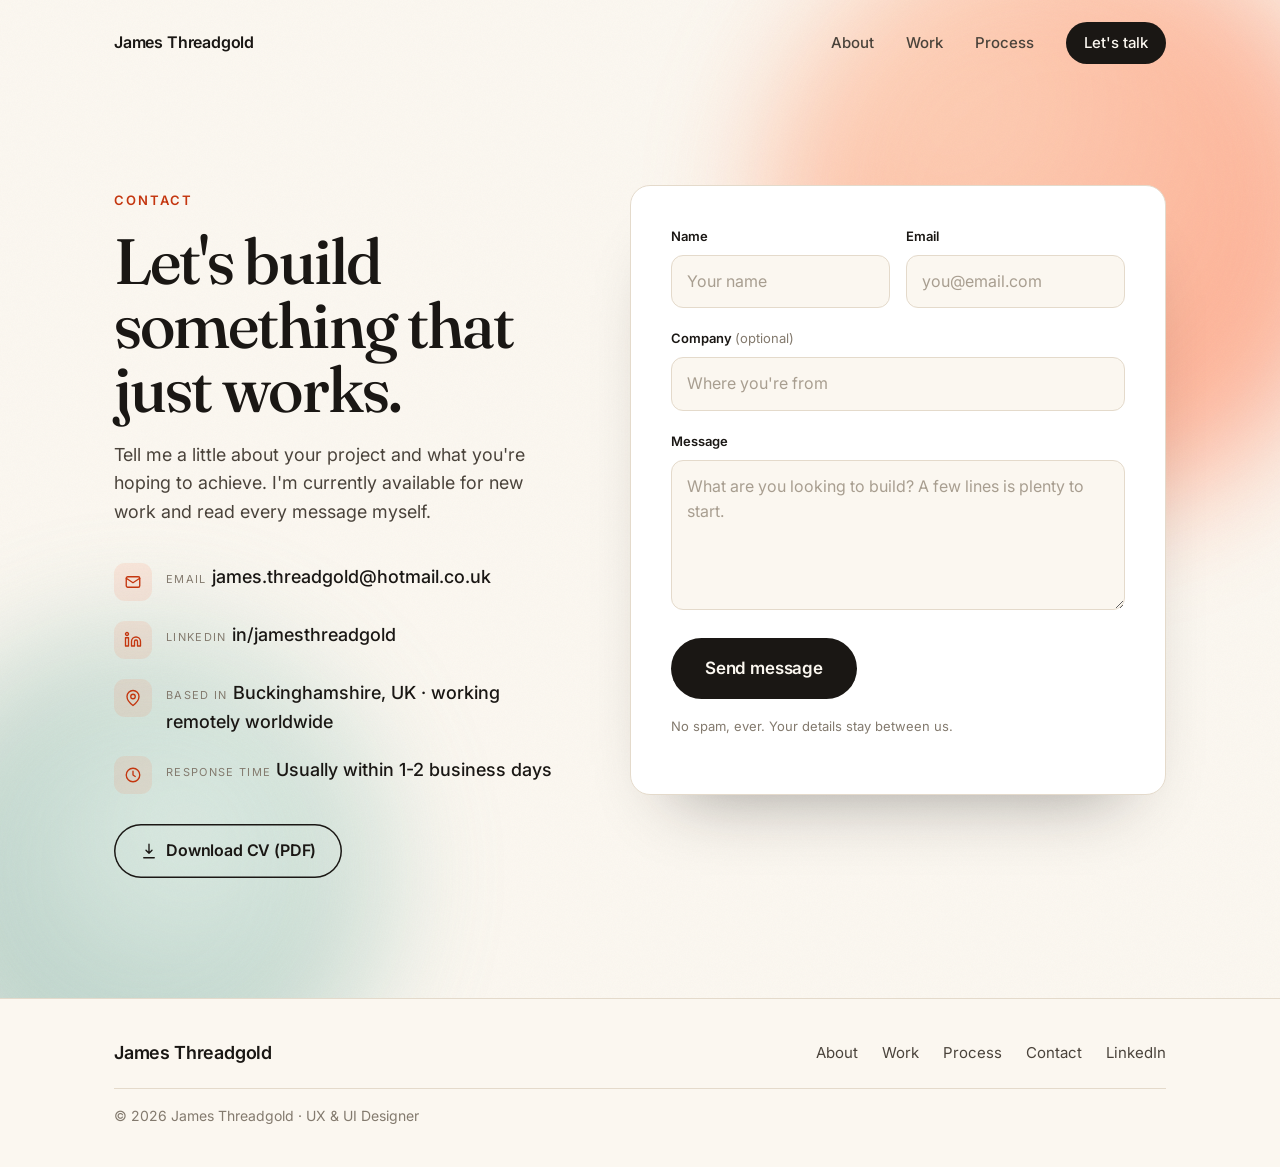
==== commit ba77c3cb: "Add 404, focus styles, SEO files, structured data, CV & email - Branded 404.html (served by GitHub P" ====
--- a/contact/index.html
+++ b/contact/index.html
@@ -73,6 +73,15 @@
           <ul class="contact-details">
             <li>
               <span class="cd-ico" aria-hidden="true">
+                <svg width="18" height="18" viewBox="0 0 24 24" fill="none" stroke="currentColor" stroke-width="1.8" stroke-linecap="round" stroke-linejoin="round"><rect x="3" y="5" width="18" height="14" rx="2"/><path d="m3 7 9 6 9-6"/></svg>
+              </span>
+              <span>
+                <span class="cd-label">Email</span>
+                <span class="cd-value"><a href="mailto:james&#46;threadgold&#64;hotmail&#46;co&#46;uk">james&#46;threadgold&#64;hotmail&#46;co&#46;uk</a></span>
+              </span>
+            </li>
+            <li>
+              <span class="cd-ico" aria-hidden="true">
                 <svg width="18" height="18" viewBox="0 0 24 24" fill="none" stroke="currentColor" stroke-width="1.8" stroke-linecap="round" stroke-linejoin="round"><path d="M16 8a6 6 0 0 1 6 6v6h-4v-6a2 2 0 0 0-4 0v6h-4v-6a6 6 0 0 1 6-6z"/><rect x="2" y="9" width="4" height="11"/><circle cx="4" cy="4" r="2"/></svg>
               </span>
               <span>
@@ -99,6 +108,11 @@
               </span>
             </li>
           </ul>
+
+          <a href="/assets/docs/CV-James-Threadgold.pdf" target="_blank" rel="noopener" class="btn btn-ghost cv-btn" download>
+            <svg width="18" height="18" viewBox="0 0 24 24" fill="none" stroke="currentColor" stroke-width="1.8" stroke-linecap="round" stroke-linejoin="round" aria-hidden="true"><path d="M12 3v12m0 0 4-4m-4 4-4-4"></path><path d="M5 21h14"></path></svg>
+            Download CV (PDF)
+          </a>
         </div>
 
         <!-- Form -->
--- a/css/styles.css
+++ b/css/styles.css
@@ -1312,3 +1312,63 @@
 @media (max-width: 540px) {
   .field-row { grid-template-columns: 1fr; gap: 0; }
 }
+
+/* ---------- 404 ---------- */
+.nf {
+  position: relative;
+  min-height: 100svh;
+  display: flex;
+  flex-direction: column;
+  justify-content: center;
+  padding-block: 140px 80px;
+  overflow: hidden;
+  text-align: center;
+}
+.nf-inner { position: relative; z-index: 1; max-width: 640px; margin-inline: auto; }
+.nf-code {
+  font-family: var(--display);
+  font-weight: 600;
+  font-size: clamp(7rem, 26vw, 16rem);
+  line-height: 0.9;
+  letter-spacing: -0.03em;
+  margin: 18px 0 8px;
+  background: linear-gradient(135deg, var(--ink) 30%, var(--accent));
+  -webkit-background-clip: text;
+  background-clip: text;
+  -webkit-text-fill-color: transparent;
+  user-select: none;
+}
+.nf-title {
+  font-family: var(--display);
+  font-weight: 600;
+  font-size: clamp(1.7rem, 4vw, 2.6rem);
+  letter-spacing: -0.02em;
+  margin-bottom: 16px;
+}
+.nf-lead {
+  color: var(--ink-soft);
+  font-size: 1.1rem;
+  max-width: 46ch;
+  margin: 0 auto 36px;
+}
+.nf-cta { display: flex; flex-wrap: wrap; gap: 14px; justify-content: center; }
+
+/* Download CV button on the contact page */
+.cv-btn { margin-top: 30px; }
+
+/* ---------- Keyboard focus (visible only for keyboard users) ---------- */
+:focus { outline: none; }
+:focus-visible {
+  outline: 2.5px solid var(--accent);
+  outline-offset: 3px;
+  border-radius: 4px;
+}
+.btn:focus-visible,
+.nav-cta:focus-visible {
+  outline-offset: 4px;
+}
+.project:focus-visible {
+  outline-offset: 6px;
+  border-radius: var(--radius);
+}
+.skip:focus-visible { outline-offset: 2px; }
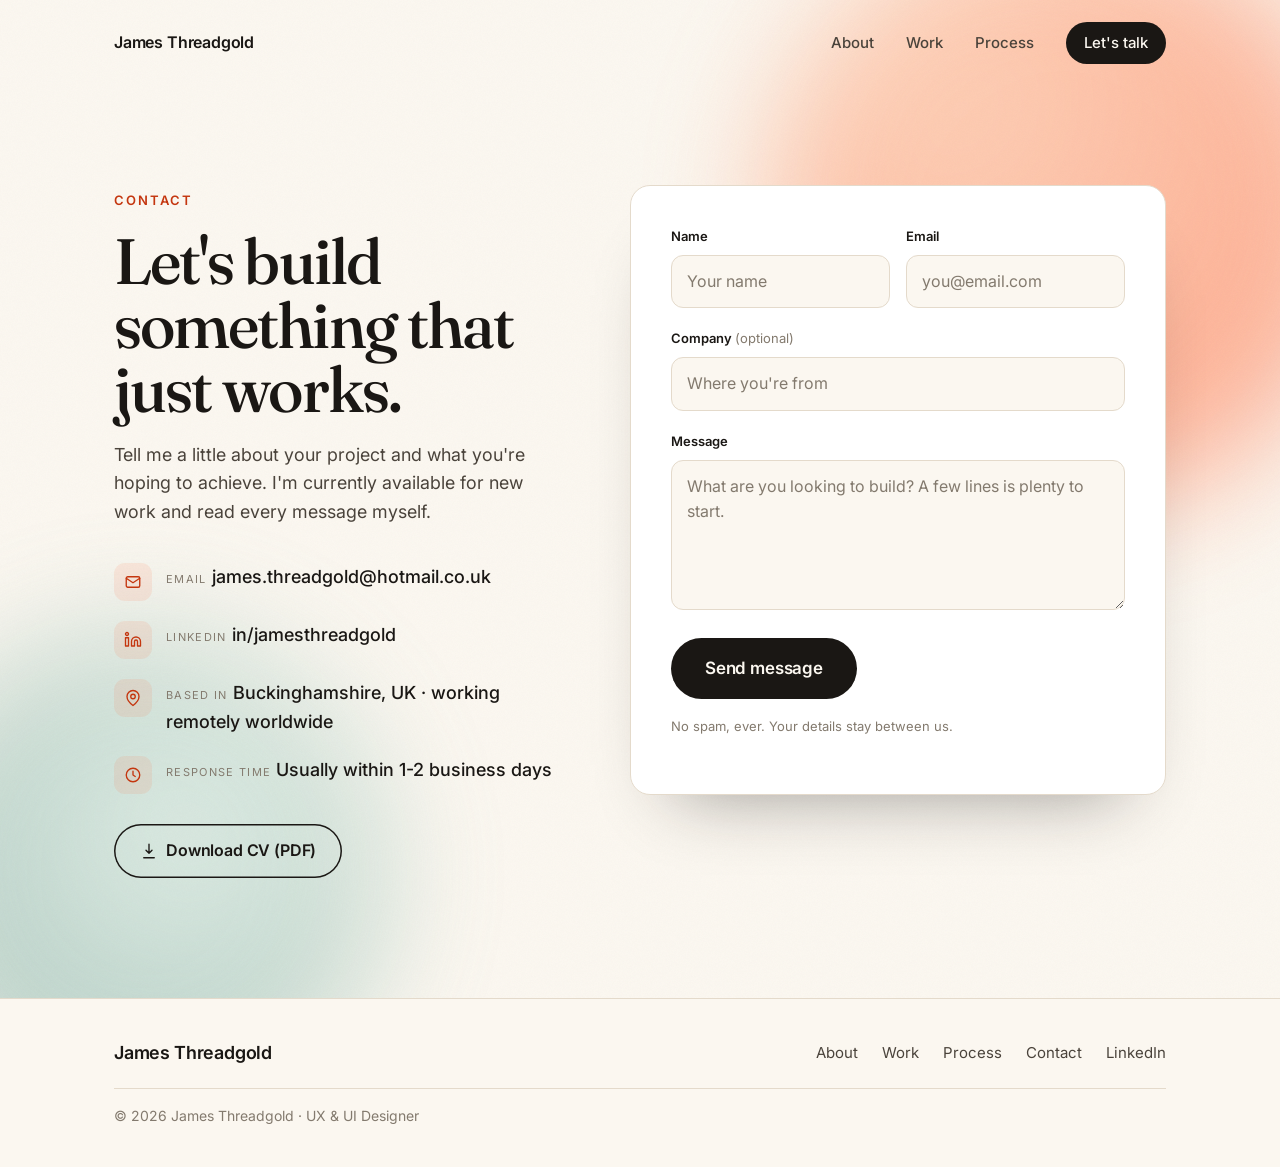
==== commit 6b82d461: "Polish home page, clean up CSS tokens, expand Jam Jar case study - Remove the About-section stats bl" ====
--- a/contact/index.html
+++ b/contact/index.html
@@ -20,7 +20,7 @@
   <meta property="og:image" content="https://jamesthreadgold.co.uk/assets/og/og-default.png">
   <meta property="og:image:width" content="1200">
   <meta property="og:image:height" content="630">
-  <meta property="og:image:alt" content="James Threadgold — UX &amp; UI Designer">
+  <meta property="og:image:alt" content="James Threadgold, UX &amp; UI Designer">
   <meta name="twitter:card" content="summary_large_image">
   <meta name="twitter:title" content="Contact | James Threadgold">
   <meta name="twitter:description" content="Get in touch with James Threadgold, UX &amp; UI designer in Buckinghamshire.">
@@ -30,6 +30,29 @@
   <link rel="preconnect" href="https://fonts.gstatic.com" crossorigin>
   <link href="https://fonts.googleapis.com/css2?family=Fraunces:ital,opsz,wght@0,9..144,400;0,9..144,500;0,9..144,600;1,9..144,400;1,9..144,500&family=Inter:wght@400;500;600;700&display=swap" rel="stylesheet">
   <link rel="stylesheet" href="/css/styles.css">
+
+  <!-- Structured data -->
+  <script type="application/ld+json">
+  {
+    "@context": "https://schema.org",
+    "@graph": [
+      {
+        "@type": "BreadcrumbList",
+        "itemListElement": [
+          { "@type": "ListItem", "position": 1, "name": "Home", "item": "https://jamesthreadgold.co.uk/" },
+          { "@type": "ListItem", "position": 2, "name": "Contact", "item": "https://jamesthreadgold.co.uk/contact/" }
+        ]
+      },
+      {
+        "@type": "ContactPage",
+        "url": "https://jamesthreadgold.co.uk/contact/",
+        "name": "Contact James Threadgold",
+        "inLanguage": "en-GB",
+        "about": { "@type": "Person", "name": "James Threadgold", "url": "https://jamesthreadgold.co.uk/" }
+      }
+    ]
+  }
+  </script>
 </head>
 <body>
   <div class="cursor" id="cursor" aria-hidden="true"></div>
--- a/css/styles.css
+++ b/css/styles.css
@@ -1,10 +1,10 @@
 /* ============================================================
-   James Threadgold — Portfolio
+   James Threadgold Portfolio
    Refined-minimal foundation + playful, interactive character
    ============================================================ */
 
 :root {
-  /* Palette — warm paper, deep ink, tangerine character */
+  /* Palette: warm paper, deep ink, tangerine character */
   --paper:      #FBF7F0;
   --paper-2:    #F3ECDF;
   --ink:        #1A1714;
@@ -14,7 +14,16 @@
   --accent:     #FF5B2E;  /* tangerine */
   --accent-ink: #C4360F;
   --accent-2:   #1F6F62;  /* deep teal, secondary */
+  --accent-2-rgb: 31, 111, 98;
+  --accent-soft: #FF9168; /* lighter tangerine, on dark */
   --card:       #FFFFFF;
+
+  /* Component surfaces */
+  --media-dark:   #0b0f0b;
+  --media-purple: #6b50bb;
+  --media-cream:  #FDF3EA;
+  --code-bg:      #161214;
+  --code-fg:      #ffffff;
 
   /* Project media tones */
   --tone-1: linear-gradient(135deg, #FFD7C2, #FF8A5B);
@@ -34,7 +43,6 @@
 
   /* Motion */
   --ease: cubic-bezier(0.22, 1, 0.36, 1);
-  --dur: 0.6s;
 }
 
 /* ---------- Reset ---------- */
@@ -248,14 +256,14 @@
 .blob-1 {
   width: 46vw; height: 46vw;
   max-width: 620px; max-height: 620px;
-  background: radial-gradient(circle at 30% 30%, #FFB38A, #FF5B2E);
+  background: radial-gradient(circle at 30% 30%, #FFB38A, var(--accent));
   top: -8%; right: -6%;
   animation: float-1 18s var(--ease) infinite alternate;
 }
 .blob-2 {
   width: 38vw; height: 38vw;
   max-width: 520px; max-height: 520px;
-  background: radial-gradient(circle at 60% 40%, #BFE3D9, #1F6F62);
+  background: radial-gradient(circle at 60% 40%, #BFE3D9, var(--accent-2));
   bottom: -12%; left: -8%;
   opacity: 0.4;
   animation: float-2 22s var(--ease) infinite alternate;
@@ -290,13 +298,13 @@
   width: 8px; height: 8px;
   border-radius: 50%;
   background: var(--accent-2);
-  box-shadow: 0 0 0 0 rgba(31,111,98,0.5);
+  box-shadow: 0 0 0 0 rgba(var(--accent-2-rgb), 0.5);
   animation: pulse 2.2s infinite;
 }
 @keyframes pulse {
-  0% { box-shadow: 0 0 0 0 rgba(31,111,98,0.5); }
-  70% { box-shadow: 0 0 0 10px rgba(31,111,98,0); }
-  100% { box-shadow: 0 0 0 0 rgba(31,111,98,0); }
+  0% { box-shadow: 0 0 0 0 rgba(var(--accent-2-rgb), 0.5); }
+  70% { box-shadow: 0 0 0 10px rgba(var(--accent-2-rgb), 0); }
+  100% { box-shadow: 0 0 0 0 rgba(var(--accent-2-rgb), 0); }
 }
 .hero-title {
   font-family: var(--display);
@@ -413,6 +421,7 @@
   gap: clamp(40px, 7vw, 100px);
   align-items: start;
 }
+.about { padding-bottom: clamp(48px, 7vw, 88px); }
 .about-head { position: sticky; top: 120px; }
 .about-head h2 { line-height: 1.0; }
 .about-body .lead {
@@ -423,28 +432,6 @@
   line-height: 1.3;
 }
 .about-body p { color: var(--ink-soft); margin-bottom: 22px; }
-.about-stats {
-  display: flex;
-  flex-wrap: wrap;
-  gap: clamp(24px, 5vw, 56px);
-  margin-top: 44px;
-  padding-top: 36px;
-  border-top: 1px solid var(--line);
-}
-.stat { display: flex; flex-direction: column; }
-.stat-num {
-  font-family: var(--display);
-  font-size: clamp(2.4rem, 6vw, 3.6rem);
-  font-weight: 600;
-  line-height: 1;
-  color: var(--ink);
-}
-.stat-label {
-  margin-top: 8px;
-  font-size: 14px;
-  color: var(--muted);
-  letter-spacing: 0.02em;
-}
 
 /* ---------- Work ---------- */
 .projects {
@@ -526,9 +513,9 @@
 .project-media--contain .project-img { object-fit: contain; padding: 18px; }
 /* Fill the whole card, no padding or contrasting background */
 .project-media--fill .project-img { object-fit: cover; object-position: center; }
-.media-dark { background: #0b0f0b; }
-.media-purple { background: #6b50bb; }
-.media-cream { background: #FDF3EA; }
+.media-dark { background: var(--media-dark); }
+.media-purple { background: var(--media-purple); }
+.media-cream { background: var(--media-cream); }
 .project-info {
   padding: 28px clamp(22px, 3vw, 32px) 32px;
   display: flex;
@@ -566,7 +553,7 @@
 
 /* ---------- Process ---------- */
 .process { background: var(--ink); color: var(--paper); }
-.process .eyebrow { color: #FF9168; }
+.process .eyebrow { color: var(--accent-soft); }
 .process h2 { color: var(--paper); }
 .steps {
   display: grid;
@@ -753,7 +740,7 @@
   margin-top: 12px;
   text-align: center;
 }
-/* Brand board — native replacement for a flat brand-identity image */
+/* Brand board: native replacement for a flat brand-identity image */
 .brandboard {
   margin-top: 14px;
   border-radius: var(--radius-sm);
@@ -762,8 +749,8 @@
   overflow: hidden;
 }
 .brandboard__logo {
-  background: #161214;
-  color: #fff;
+  background: var(--code-bg);
+  color: var(--code-fg);
   padding: 44px 24px;
   text-align: center;
 }
@@ -908,6 +895,400 @@
   object-fit: cover;
   object-position: center top;
   display: block;
+}
+
+/* Design-process figure sequence */
+.cs-process { display: grid; gap: 30px; margin-top: 24px; }
+.cs-stage { margin: 0; }
+.cs-process .cs-figure { margin-top: 0; }
+.cs-stage .cs-figure { margin-top: 0; }
+.cs-stage .cs-figcaption { margin-top: 12px; }
+
+/* Consistent gap for a paragraph following a non-text block (cards, grid, code) */
+.cs-block p.cs-gap { margin-top: 26px; }
+
+/* Competitor comparison / SWOT */
+.cs-compare {
+  display: grid;
+  grid-template-columns: 1fr 1fr;
+  gap: 16px;
+  margin-top: 24px;
+}
+.cs-compare__card {
+  background: var(--card);
+  border: 1px solid var(--line);
+  border-radius: var(--radius-sm);
+  padding: 24px 22px;
+}
+.cs-compare__name {
+  font-family: var(--display);
+  font-weight: 600;
+  font-size: 1.3rem;
+  color: var(--ink);
+}
+.cs-compare__tag {
+  display: block;
+  margin: 2px 0 6px;
+  font-size: 12px;
+  letter-spacing: .1em;
+  text-transform: uppercase;
+  color: var(--muted);
+}
+.cs-compare__h {
+  margin: 16px 0 9px;
+  font-size: 12px;
+  font-weight: 700;
+  letter-spacing: .08em;
+  text-transform: uppercase;
+}
+.cs-compare__h--str { color: var(--accent-2); }
+.cs-compare__h--weak { color: var(--accent-ink); }
+.cs-compare ul { list-style: none; display: grid; gap: 8px; }
+.cs-compare li {
+  position: relative;
+  padding-left: 18px;
+  font-size: .98rem;
+  color: var(--ink-soft);
+}
+.cs-compare li::before {
+  content: "";
+  position: absolute;
+  left: 2px;
+  top: .5em;
+  width: 6px;
+  height: 6px;
+  border-radius: 50%;
+  background: var(--muted);
+}
+.cs-compare__list--str li::before { background: var(--accent-2); }
+.cs-compare__list--weak li::before { background: var(--accent-ink); }
+
+/* Personas strip */
+.cs-personas {
+  display: grid;
+  grid-template-columns: repeat(auto-fit, minmax(220px, 1fr));
+  gap: 16px;
+  margin-top: 24px;
+}
+.cs-persona {
+  background: var(--card);
+  border: 1px solid var(--line);
+  border-radius: var(--radius-sm);
+  padding: 22px 20px;
+  display: grid;
+  gap: 14px;
+  align-content: start;
+}
+.cs-persona__name { font-family: var(--display); font-weight: 600; font-size: 1.2rem; color: var(--ink); }
+.cs-persona__role { display: block; margin-top: 3px; font-size: 12px; letter-spacing: .07em; text-transform: uppercase; color: var(--muted); }
+.cs-persona__label { display: block; margin-bottom: 3px; font-size: 11px; letter-spacing: .07em; text-transform: uppercase; color: var(--muted); }
+.cs-persona__val { font-size: .96rem; color: var(--ink-soft); }
+
+/* Inline code block */
+.cs-code {
+  margin-top: 22px;
+  background: var(--code-bg);
+  border-radius: var(--radius-sm);
+  overflow: hidden;
+}
+.cs-code__bar {
+  padding: 11px 18px;
+  font-family: ui-monospace, "SFMono-Regular", Menlo, monospace;
+  font-size: 12px;
+  color: rgba(255,255,255,.5);
+  border-bottom: 1px solid rgba(255,255,255,.08);
+}
+.cs-code pre {
+  margin: 0;
+  padding: 20px 22px;
+  overflow-x: auto;
+  font-family: ui-monospace, "SFMono-Regular", Menlo, monospace;
+  font-size: 13px;
+  line-height: 1.65;
+  color: #E8E2D9;
+}
+.cs-code code { font-family: inherit; }
+.cs-code .kw { color: #C9A8FF; }
+.cs-code .str { color: #9BE0B0; }
+.cs-code .num { color: #F0B57A; }
+.cs-code .fn { color: #76C7E0; }
+
+/* Wins list (outcomes) */
+.cs-wins { display: grid; gap: 18px; margin-top: 26px; }
+.cs-win { border-left: 3px solid var(--accent); padding-left: 18px; }
+.cs-win h3 { font-family: var(--sans); font-weight: 600; font-size: 1.06rem; color: var(--ink); margin-bottom: 5px; }
+.cs-win p { font-size: .98rem; color: var(--muted); margin: 0; }
+
+/* Honest-reflection callout */
+.cs-note {
+  margin-top: 28px;
+  background: var(--paper-2);
+  border: 1px solid var(--line);
+  border-left: 3px solid var(--accent);
+  border-radius: var(--radius-sm);
+  padding: 24px 26px;
+}
+.cs-note h3 { font-family: var(--display); font-weight: 600; font-size: 1.2rem; color: var(--ink); margin-bottom: 14px; }
+.cs-note ul { list-style: none; display: grid; gap: 11px; }
+.cs-note li { position: relative; padding-left: 24px; font-size: 1rem; color: var(--ink-soft); }
+.cs-note li::before { content: "→"; position: absolute; left: 0; color: var(--accent); font-weight: 700; }
+
+/* Before / after comparison */
+.cs-beforeafter {
+  display: grid;
+  grid-template-columns: 1fr 1fr;
+  gap: 16px;
+  margin-top: 24px;
+}
+.cs-ba { margin: 0; }
+.cs-ba__frame {
+  position: relative;
+  border-radius: var(--radius-sm);
+  overflow: hidden;
+  border: 1px solid var(--line);
+  background: var(--card);
+}
+.cs-ba__frame img { width: 100%; display: block; }
+.cs-ba__label {
+  position: absolute;
+  top: 12px;
+  left: 12px;
+  font-size: 11px;
+  font-weight: 700;
+  letter-spacing: .08em;
+  text-transform: uppercase;
+  padding: 5px 11px;
+  border-radius: 100px;
+  color: #fff;
+}
+.cs-ba__label--before { background: var(--muted); }
+.cs-ba__label--after { background: var(--accent); }
+.cs-ba .cs-figcaption { margin-top: 12px; text-align: left; }
+
+/* External "view live site" link */
+.cs-livelink {
+  display: inline-flex;
+  align-items: center;
+  gap: 8px;
+  margin-top: 22px;
+  padding: 11px 20px;
+  border-radius: 100px;
+  font-weight: 600;
+  font-size: 15px;
+  color: var(--paper);
+  background: var(--ink);
+  transition: background .3s var(--ease), transform .3s var(--ease);
+}
+.cs-livelink:hover { background: var(--accent); transform: translateY(-2px); }
+.cs-livelink .arrow { transition: transform .3s var(--ease); }
+.cs-livelink:hover .arrow { transform: translate(2px, -2px); }
+
+@media (max-width: 720px) {
+  .cs-beforeafter { grid-template-columns: 1fr; }
+}
+@media (max-width: 620px) {
+  .cs-compare { grid-template-columns: 1fr; }
+}
+
+/* App-screen showcase: portrait phone screens shown in full */
+.cs-screens {
+  display: grid;
+  grid-template-columns: repeat(auto-fit, minmax(190px, 1fr));
+  gap: 16px;
+  margin-top: 24px;
+  align-items: start;
+}
+.cs-screens--2 { grid-template-columns: repeat(2, 1fr); max-width: 520px; }
+.cs-screen {
+  margin: 0;
+  background: var(--paper-2);
+  border: 1px solid var(--line);
+  border-radius: var(--radius-sm);
+  overflow: hidden;
+}
+.cs-screen img {
+  width: 100%;
+  height: auto;
+  display: block;
+}
+.cs-screen figcaption {
+  font-size: 12px;
+  color: var(--muted);
+  text-align: center;
+  padding: 10px 12px;
+}
+@media (max-width: 560px) {
+  .cs-screens { grid-template-columns: repeat(2, 1fr); }
+  .cs-screens--2 { grid-template-columns: repeat(2, 1fr); }
+}
+
+/* Brand colour swatches (on-brand HTML, not a screenshot) */
+.cs-swatches {
+  list-style: none;
+  display: grid;
+  grid-template-columns: repeat(auto-fit, minmax(140px, 1fr));
+  gap: 14px;
+  margin: 24px 0 0;
+  padding: 0;
+}
+.cs-swatch {
+  display: flex;
+  flex-direction: column;
+  gap: 10px;
+}
+.cs-swatch__chip {
+  width: 100%;
+  aspect-ratio: 16 / 10;
+  border-radius: var(--radius-sm);
+  box-shadow: inset 0 0 0 1px rgba(0,0,0,0.06);
+}
+.cs-swatch__hex {
+  font-family: ui-monospace, "SFMono-Regular", Menlo, monospace;
+  font-size: 13px;
+  color: var(--ink);
+}
+.cs-swatch__role {
+  font-size: 12px;
+  letter-spacing: .04em;
+  text-transform: uppercase;
+  color: var(--muted);
+  margin-top: -4px;
+}
+
+/* ---- Design-process artifacts, native on-brand ---- */
+
+/* Priority guide: ranked feature table */
+.cs-priority {
+  margin-top: 14px;
+  border: 1px solid var(--line);
+  border-radius: var(--radius-sm);
+  background: var(--card);
+  overflow: hidden;
+}
+.cs-priority__head {
+  display: flex;
+  gap: 10px;
+  align-items: baseline;
+  padding: 16px 20px;
+  font-size: .98rem;
+  color: var(--ink-soft);
+  background: var(--paper-2);
+  border-bottom: 1px solid var(--line);
+}
+.cs-priority__goal {
+  font-size: 11px;
+  font-weight: 700;
+  letter-spacing: .12em;
+  text-transform: uppercase;
+  color: var(--accent-ink);
+}
+.cs-priority__list { list-style: none; margin: 0; padding: 0; }
+.cs-priority__row {
+  display: grid;
+  grid-template-columns: 44px 1.1fr 1.5fr;
+  gap: 16px;
+  align-items: center;
+  padding: 15px 20px;
+  border-left: 3px solid transparent;
+}
+.cs-priority__row + .cs-priority__row { border-top: 1px solid var(--line); }
+.cs-priority__row--core { border-left-color: var(--accent); }
+.cs-priority__rank {
+  font-family: var(--display);
+  font-size: 1.25rem;
+  font-weight: 600;
+  color: var(--muted);
+}
+.cs-priority__row--core .cs-priority__rank { color: var(--accent-ink); }
+.cs-priority__name { font-weight: 600; color: var(--ink); }
+.cs-priority__intent { color: var(--muted); font-size: .96rem; }
+
+/* Critical flow chart: three-tab user flow */
+.cs-flow { margin-top: 14px; }
+.cs-flow__entry {
+  display: inline-flex;
+  align-items: center;
+  gap: 10px;
+  margin: 0 auto;
+  padding: 11px 22px;
+  border-radius: 100px;
+  background: var(--ink);
+  color: var(--paper);
+  font-weight: 600;
+  font-size: .95rem;
+}
+.cs-flow__entry span { color: var(--accent); }
+.cs-flow__top { text-align: center; }
+.cs-flow__conn { width: 2px; height: 26px; background: var(--line); margin: 8px auto; }
+.cs-flow__tabs {
+  display: grid;
+  grid-template-columns: repeat(3, 1fr);
+  gap: 16px;
+}
+.cs-flow__tab {
+  background: var(--card);
+  border: 1px solid var(--line);
+  border-radius: var(--radius-sm);
+  border-top: 3px solid var(--accent);
+  padding: 18px 18px 20px;
+}
+.cs-flow__tab h4 {
+  font-family: var(--display);
+  font-weight: 600;
+  font-size: 1.15rem;
+  color: var(--ink);
+  margin-bottom: 12px;
+}
+.cs-flow__tab ul { list-style: none; margin: 0; padding: 0; display: grid; gap: 9px; }
+.cs-flow__tab li {
+  position: relative;
+  padding-left: 20px;
+  font-size: .95rem;
+  color: var(--ink-soft);
+}
+.cs-flow__tab li::before {
+  content: "→";
+  position: absolute;
+  left: 0;
+  color: var(--accent);
+  font-weight: 700;
+}
+
+/* Low-fidelity wireframes: monochrome phone mockups */
+.cs-wire {
+  margin-top: 14px;
+  display: grid;
+  grid-template-columns: repeat(3, 1fr);
+  gap: 18px;
+}
+.cs-wire figure { margin: 0; }
+.cs-wire__phone {
+  background: var(--card);
+  border: 1px solid var(--line);
+  border-radius: 22px;
+  padding: 14px 12px 10px;
+  aspect-ratio: 9 / 17;
+  display: flex;
+  flex-direction: column;
+  gap: 8px;
+}
+.cs-wire__bar { height: 22px; border-radius: 6px; background: var(--paper-2); border: 1px solid var(--line); }
+.cs-wire__bar--title { width: 60%; height: 16px; background: var(--line); border: 0; }
+.cs-wire__block { border-radius: 8px; background: var(--paper-2); border: 1px solid var(--line); }
+.cs-wire__block--grow { flex: 1; }
+.cs-wire__row { height: 30px; border-radius: 6px; background: var(--paper-2); border: 1px solid var(--line); }
+.cs-wire__btn { height: 20px; border-radius: 100px; background: var(--line); }
+.cs-wire__map { flex: 1; border-radius: 8px; background: var(--paper-2); border: 1px solid var(--line); position: relative; }
+.cs-wire__pin { position: absolute; width: 9px; height: 9px; border-radius: 50%; background: var(--muted); }
+.cs-wire__tabs { display: flex; justify-content: space-around; padding-top: 8px; margin-top: auto; border-top: 1px solid var(--line); }
+.cs-wire__tabs span { width: 18px; height: 18px; border-radius: 5px; background: var(--paper-2); border: 1px solid var(--line); }
+.cs-wire figcaption { margin-top: 10px; text-align: center; font-size: 12px; color: var(--muted); }
+
+@media (max-width: 620px) {
+  .cs-priority__row { grid-template-columns: 36px 1fr; }
+  .cs-priority__intent { grid-column: 2; color: var(--muted); }
+  .cs-flow__tabs { grid-template-columns: 1fr; }
+  .cs-wire { grid-template-columns: repeat(2, 1fr); max-width: 360px; }
 }
 
 /* Prose body */
@@ -1027,6 +1408,7 @@
   .cs-gallery { grid-template-columns: 1fr; }
   .cs-figure--wide { width: 100%; margin-inline: 0; }
   .hero { padding-block: 120px 90px; }
+  .scroll-hint { display: none; }
   .cursor { display: none; }
 }
 @media (max-width: 480px) {
@@ -1047,16 +1429,16 @@
 }
 
 /* ============================================================
-   FreshTrack — themed app showcase (phone mockups)
+   FreshTrack: themed app showcase (phone mockups)
    ============================================================ */
 .ft-showcase {
   margin-top: 56px;
   border-radius: var(--radius);
   border: 1px solid var(--line);
   background:
-    radial-gradient(110% 120% at 12% 0%, #FFEFE2 0%, transparent 52%),
-    radial-gradient(110% 120% at 100% 100%, #E7F1ED 0%, transparent 52%),
-    var(--paper-2);
+    radial-gradient(110% 120% at 12% 0%, #EAF3EC 0%, transparent 55%),
+    radial-gradient(120% 120% at 100% 100%, #C2DBC9 0%, transparent 55%),
+    #D7E8DD;
   padding: clamp(28px, 5vw, 56px) clamp(16px, 4vw, 40px);
   display: flex;
   flex-wrap: wrap;
@@ -1111,7 +1493,7 @@
 .ph-item-name { font-size: 13px; font-weight: 600; color: var(--ink); }
 .ph-item-sub { font-size: 11px; color: var(--muted); }
 .ph-pill { font-size: 8.5px; font-weight: 700; letter-spacing: .06em; text-transform: uppercase; padding: 3px 7px; border-radius: 100px; white-space: nowrap; }
-.ph-pill.fresh { color: var(--accent-2); background: rgba(31,111,98,.12); }
+.ph-pill.fresh { color: var(--accent-2); background: rgba(var(--accent-2-rgb),.12); }
 .ph-pill.use { color: var(--accent-ink); background: rgba(255,91,46,.15); }
 .ph-pill.exp { color: #B23A26; background: rgba(196,69,43,.12); }
 
@@ -1126,7 +1508,7 @@
 .ph-tab.active { color: var(--accent-ink); font-weight: 700; }
 
 /* Meals screen */
-.ph-ai { display: inline-flex; align-items: center; gap: 5px; font-size: 10px; font-weight: 600; color: var(--accent-2); background: rgba(31,111,98,.1); border: 1px solid rgba(31,111,98,.25); padding: 5px 9px; border-radius: 100px; margin-bottom: 12px; }
+.ph-ai { display: inline-flex; align-items: center; gap: 5px; font-size: 10px; font-weight: 600; color: var(--accent-2); background: rgba(var(--accent-2-rgb),.1); border: 1px solid rgba(var(--accent-2-rgb),.25); padding: 5px 9px; border-radius: 100px; margin-bottom: 12px; }
 .ph-meal { background: #fff; border: 1px solid var(--line); border-radius: 14px; padding: 13px; margin-bottom: 12px; }
 .ph-meal h4 { font-family: var(--display); font-weight: 600; font-size: 1.05rem; margin-bottom: 6px; }
 .ph-meal .uses { font-size: 11px; color: var(--muted); }
@@ -1135,11 +1517,11 @@
 .ph-label { font-size: 9.5px; text-transform: uppercase; letter-spacing: .08em; color: var(--muted); margin: 12px 0 7px; }
 .ph-tags { display: flex; flex-wrap: wrap; gap: 6px; }
 .ph-tag { font-size: 10px; font-weight: 500; padding: 4px 9px; border-radius: 100px; border: 1px solid var(--line); background: #fff; color: var(--ink-soft); }
-.ph-tag.have { color: var(--accent-2); border-color: rgba(31,111,98,.3); }
+.ph-tag.have { color: var(--accent-2); border-color: rgba(var(--accent-2-rgb),.3); }
 .ph-tag.need { color: var(--accent-ink); border-color: rgba(255,91,46,.3); }
 
 /* Budget screen */
-.ph-savecard { background: rgba(31,111,98,.1); border: 1px solid rgba(31,111,98,.22); border-radius: 14px; padding: 14px; text-align: center; margin-bottom: 16px; }
+.ph-savecard { background: rgba(var(--accent-2-rgb),.1); border: 1px solid rgba(var(--accent-2-rgb),.22); border-radius: 14px; padding: 14px; text-align: center; margin-bottom: 16px; }
 .ph-savenum { font-family: var(--display); font-weight: 600; font-size: 1.9rem; line-height: 1; color: var(--accent-2); }
 .ph-savelbl { font-size: 10px; color: var(--ink-soft); margin-top: 5px; }
 .ph-bars { display: flex; align-items: flex-end; gap: 8px; height: 64px; margin: 6px 0 26px; }
@@ -1179,7 +1561,7 @@
 .bmc-cs { grid-area: cs; } .bmc-cost { grid-area: cost; } .bmc-rev { grid-area: rev; }
 .bmc-vp { background: #fff; border-color: var(--accent); box-shadow: inset 0 0 0 1px var(--accent); }
 .bmc-vp li { color: var(--ink); }
-.bmc-rev { background: rgba(31,111,98,.07); border-color: rgba(31,111,98,.3); }
+.bmc-rev { background: rgba(var(--accent-2-rgb),.07); border-color: rgba(var(--accent-2-rgb),.3); }
 .bmc-insight { margin-top: 12px; font-family: var(--display); font-style: italic; font-size: 13px; color: var(--ink); border-left: 3px solid var(--accent); padding-left: 11px; }
 .bmc-foot { margin-top: 16px; text-align: center; font-size: 12.5px; color: var(--muted); }
 
@@ -1273,7 +1655,7 @@
 }
 .field textarea { min-height: 150px; resize: vertical; }
 .field input::placeholder,
-.field textarea::placeholder { color: #A89E90; }
+.field textarea::placeholder { color: var(--muted); }
 .field input:focus,
 .field textarea:focus {
   outline: none;
@@ -1303,7 +1685,7 @@
 }
 .form-status.success,
 .form-status.error { padding: 13px 16px; max-height: 200px; }
-.form-status.success { background: rgba(31, 111, 98, 0.1); color: var(--accent-2); border: 1px solid rgba(31, 111, 98, 0.3); }
+.form-status.success { background: rgba(var(--accent-2-rgb),0.1); color: var(--accent-2); border: 1px solid rgba(var(--accent-2-rgb),0.3); }
 .form-status.error { background: rgba(196, 69, 43, 0.1); color: #B23A26; border: 1px solid rgba(196, 69, 43, 0.3); }
 
 @media (max-width: 860px) {
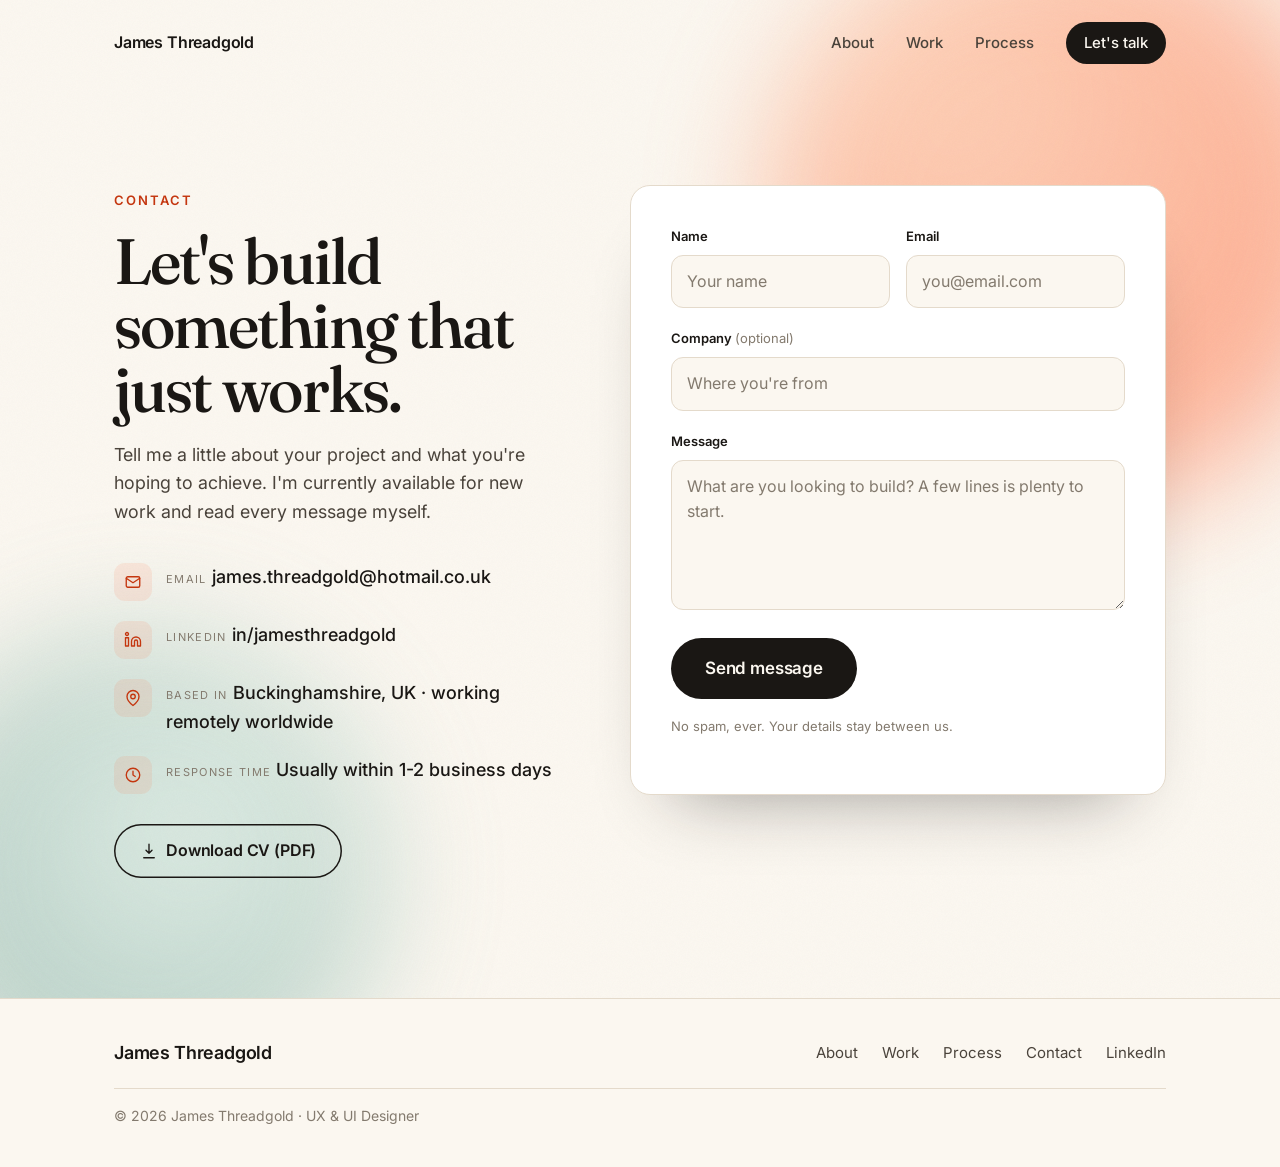
==== commit bfc33a82: "Version stylesheet and FreshTrack thumbnail URLs to bust browser caches Browsers that cached the old" ====
--- a/contact/index.html
+++ b/contact/index.html
@@ -29,7 +29,7 @@
   <link rel="preconnect" href="https://fonts.googleapis.com">
   <link rel="preconnect" href="https://fonts.gstatic.com" crossorigin>
   <link href="https://fonts.googleapis.com/css2?family=Fraunces:ital,opsz,wght@0,9..144,400;0,9..144,500;0,9..144,600;1,9..144,400;1,9..144,500&family=Inter:wght@400;500;600;700&display=swap" rel="stylesheet">
-  <link rel="stylesheet" href="/css/styles.css">
+  <link rel="stylesheet" href="/css/styles.css?v=20261014">
 
   <!-- Structured data -->
   <script type="application/ld+json">
--- a/css/styles.css
+++ b/css/styles.css
@@ -687,6 +687,7 @@
   margin-bottom: 10px;
 }
 .cs-meta dd { font-size: 1rem; font-weight: 500; color: var(--ink); line-height: 1.4; }
+.cs-meta--5 { grid-template-columns: repeat(5, 1fr); }
 
 /* Cover band */
 .cs-cover {
@@ -722,6 +723,8 @@
   height: 100%;
   object-fit: contain;
 }
+/* Website screenshots: size the box to the screenshot's 16:9 shape */
+.cs-cover--shot { height: auto; aspect-ratio: 16 / 9; border: 1px solid var(--line); }
 /* Fill the whole cover box, no padding or contrasting background */
 .cs-cover--fill img { object-position: center; }
 
@@ -896,6 +899,9 @@
   object-position: center top;
   display: block;
 }
+
+/* Phone screenshots: show the whole screen rather than a 3:4 crop */
+.cs-gallery--phone img { aspect-ratio: auto; }
 
 /* Design-process figure sequence */
 .cs-process { display: grid; gap: 30px; margin-top: 24px; }
@@ -1429,41 +1435,86 @@
 }
 
 /* ============================================================
-   FreshTrack: themed app showcase (phone mockups)
+   FreshTrack: brand-led case study (cover, phones, research visuals)
    ============================================================ */
-.ft-showcase {
+:root {
+  --ft-forest: #0D5431;
+  --ft-leaf:   #4E8A50;
+  --ft-sprout: #73BD6F;
+  --ft-lime:   #CCE168;
+  --ft-mint:   #F1F6EC;
+  --ft-ink:    #12261A;
+  --ft-muted:  #5E7064;
+  --ft-line:   #DCE7D6;
+  --ft-amber:  #A65A00;
+  --ft-red:    #B23A26;
+}
+
+/* Cover: grainy green field with lime glows and burst shapes, after the pitch deck */
+.ft-cover {
+  position: relative;
+  overflow: hidden;
   margin-top: 56px;
   border-radius: var(--radius);
-  border: 1px solid var(--line);
   background:
-    radial-gradient(110% 120% at 12% 0%, #EAF3EC 0%, transparent 55%),
-    radial-gradient(120% 120% at 100% 100%, #C2DBC9 0%, transparent 55%),
-    #D7E8DD;
-  padding: clamp(28px, 5vw, 56px) clamp(16px, 4vw, 40px);
+    radial-gradient(38% 55% at 88% 6%, rgba(204,225,104,.85) 0%, transparent 70%),
+    radial-gradient(40% 60% at 4% 100%, rgba(204,225,104,.7) 0%, rgba(115,189,111,.45) 40%, transparent 72%),
+    linear-gradient(160deg, #57955A 0%, var(--ft-leaf) 45%, #3F7A45 100%);
+  padding: clamp(64px, 8vw, 92px) clamp(16px, 4vw, 40px) clamp(36px, 5vw, 60px);
+  isolation: isolate;
+}
+.ft-cover::before {
+  content: "";
+  position: absolute;
+  inset: 0;
+  z-index: -1;
+  opacity: .22;
+  mix-blend-mode: overlay;
+  background-image: url("data:image/svg+xml,%3Csvg xmlns='http://www.w3.org/2000/svg' width='160' height='160'%3E%3Cfilter id='n'%3E%3CfeTurbulence type='fractalNoise' baseFrequency='.9' numOctaves='2' stitchTiles='stitch'/%3E%3C/filter%3E%3Crect width='100%25' height='100%25' filter='url(%23n)'/%3E%3C/svg%3E");
+}
+.ft-burst { position: absolute; z-index: -1; pointer-events: none; }
+.ft-burst--a { width: clamp(110px, 16vw, 190px); left: -4%; top: 10%; filter: blur(2px); opacity: .9; transform: rotate(12deg); }
+.ft-burst--b { width: clamp(130px, 20vw, 240px); right: -5%; bottom: 8%; transform: rotate(-8deg); }
+.ft-cover__brand {
+  position: absolute;
+  top: clamp(20px, 3vw, 30px);
+  left: clamp(20px, 3vw, 32px);
+  display: flex;
+  align-items: center;
+  gap: 10px;
+  color: #fff;
+  font-weight: 700;
+  font-size: 1.15rem;
+  letter-spacing: -0.01em;
+}
+.ft-cover__brand img { width: 28px; height: auto; }
+.ft-cover__phones {
   display: flex;
   flex-wrap: wrap;
+  justify-content: center;
   gap: clamp(20px, 3vw, 38px);
-  justify-content: center;
-}
-.phone-wrap { display: flex; flex-direction: column; align-items: center; gap: 14px; }
-.phone-cap { font-size: 13px; font-weight: 500; color: var(--muted); }
+}
+
+/* Phone mockups, styled in the FreshTrack brand */
 .phone {
   width: 244px;
   flex: 0 0 auto;
   background: #fff;
   border-radius: 38px;
   padding: 9px;
-  box-shadow: 0 38px 64px -30px rgba(26,23,20,.45), inset 0 0 0 1.5px rgba(26,23,20,.08);
+  box-shadow: 0 40px 60px -30px rgba(8,40,22,.6), inset 0 0 0 1.5px rgba(13,84,49,.12);
 }
 .phone-screen {
   position: relative;
-  background: var(--paper);
+  background: #fff;
   border-radius: 30px;
   padding: 18px 15px 14px;
   height: 452px;
   display: flex;
   flex-direction: column;
   overflow: hidden;
+  color: var(--ft-ink);
+  font-family: var(--sans);
 }
 .phone-screen::before {
   content: "";
@@ -1472,67 +1523,295 @@
   transform: translateX(-50%);
   width: 64px; height: 5px;
   border-radius: 100px;
-  background: rgba(26,23,20,.16);
+  background: rgba(18,38,26,.14);
 }
 .ph-head { display: flex; align-items: baseline; justify-content: space-between; margin: 14px 0 14px; }
-.ph-h { font-family: var(--display); font-weight: 600; font-size: 1.2rem; letter-spacing: -0.02em; }
-.ph-sub { font-size: 10px; color: var(--muted); letter-spacing: .08em; text-transform: uppercase; }
+.ph-h { font-weight: 700; font-size: 1.22rem; letter-spacing: -0.02em; color: var(--ft-forest); }
+.ph-sub { font-size: 9.5px; font-weight: 600; color: var(--ft-muted); letter-spacing: .1em; text-transform: uppercase; }
 .ph-body { flex: 1; overflow: hidden; }
 
-/* Fridge list */
 .ph-item {
   display: flex; align-items: center; gap: 10px;
-  background: #fff; border: 1px solid var(--line);
+  background: var(--ft-mint); border: 1px solid var(--ft-line);
   border-radius: 12px; padding: 9px 11px; margin-bottom: 8px;
 }
 .ph-dot { width: 9px; height: 9px; border-radius: 50%; flex: 0 0 auto; }
-.fresh-dot { background: var(--accent-2); }
-.use-dot { background: var(--accent); }
-.exp-dot { background: #C4452B; }
+.fresh-dot { background: var(--ft-sprout); }
+.use-dot { background: #E8A33A; }
+.exp-dot { background: var(--ft-red); }
 .ph-item-main { flex: 1; min-width: 0; }
-.ph-item-name { font-size: 13px; font-weight: 600; color: var(--ink); }
-.ph-item-sub { font-size: 11px; color: var(--muted); }
+.ph-item-name { font-size: 13px; font-weight: 600; color: var(--ft-ink); }
+.ph-item-sub { font-size: 11px; color: var(--ft-muted); }
 .ph-pill { font-size: 8.5px; font-weight: 700; letter-spacing: .06em; text-transform: uppercase; padding: 3px 7px; border-radius: 100px; white-space: nowrap; }
-.ph-pill.fresh { color: var(--accent-2); background: rgba(var(--accent-2-rgb),.12); }
-.ph-pill.use { color: var(--accent-ink); background: rgba(255,91,46,.15); }
-.ph-pill.exp { color: #B23A26; background: rgba(196,69,43,.12); }
-
-.ph-btn { display: block; width: 100%; text-align: center; border-radius: 11px; padding: 10px; font-size: 12px; font-weight: 600; margin-top: 4px; }
-.ph-btn.solid { background: var(--ink); color: var(--paper); }
-.ph-btn.accent { background: var(--accent); color: #fff; }
-.ph-btn.ghost { background: transparent; box-shadow: inset 0 0 0 1.5px var(--accent); color: var(--accent-ink); }
-
-/* Tab bar */
-.ph-tabs { display: flex; justify-content: space-between; padding-top: 11px; margin-top: 11px; border-top: 1px solid var(--line); }
-.ph-tab { flex: 1; text-align: center; font-size: 10px; font-weight: 500; color: var(--muted); }
-.ph-tab.active { color: var(--accent-ink); font-weight: 700; }
-
-/* Meals screen */
-.ph-ai { display: inline-flex; align-items: center; gap: 5px; font-size: 10px; font-weight: 600; color: var(--accent-2); background: rgba(var(--accent-2-rgb),.1); border: 1px solid rgba(var(--accent-2-rgb),.25); padding: 5px 9px; border-radius: 100px; margin-bottom: 12px; }
-.ph-meal { background: #fff; border: 1px solid var(--line); border-radius: 14px; padding: 13px; margin-bottom: 12px; }
-.ph-meal h4 { font-family: var(--display); font-weight: 600; font-size: 1.05rem; margin-bottom: 6px; }
-.ph-meal .uses { font-size: 11px; color: var(--muted); }
-.ph-meal .save { font-size: 11px; font-weight: 600; color: var(--accent-2); margin-top: 7px; }
-.ph-meal .meta { font-size: 10px; color: var(--muted); margin-top: 4px; }
-.ph-label { font-size: 9.5px; text-transform: uppercase; letter-spacing: .08em; color: var(--muted); margin: 12px 0 7px; }
+.ph-pill.fresh { color: var(--ft-forest); background: rgba(115,189,111,.22); }
+.ph-pill.use { color: var(--ft-amber); background: #FCEBCB; }
+.ph-pill.exp { color: var(--ft-red); background: #F8DED8; }
+
+.ph-btn { display: block; width: 100%; text-align: center; border-radius: 12px; padding: 10px; font-size: 12px; font-weight: 600; margin-top: 6px; }
+.ph-btn.solid { background: var(--ft-forest); color: #fff; }
+
+.ph-tabs { display: flex; justify-content: space-between; padding-top: 11px; margin-top: 11px; border-top: 1px solid var(--ft-line); }
+.ph-tab { flex: 1; text-align: center; font-size: 10px; font-weight: 500; color: var(--ft-muted); }
+.ph-tab.active { color: var(--ft-forest); font-weight: 700; }
+
+/* Meal screen */
+.ph-ai { display: inline-flex; align-items: center; gap: 5px; font-size: 10px; font-weight: 700; color: var(--ft-forest); background: var(--ft-lime); padding: 5px 10px; border-radius: 100px; margin-bottom: 12px; }
+.ph-meal { background: var(--ft-mint); border: 1px solid var(--ft-line); border-radius: 14px; padding: 13px; margin-bottom: 4px; }
+.ph-meal h4 { font-weight: 700; font-size: 1rem; letter-spacing: -0.01em; margin-bottom: 6px; color: var(--ft-ink); }
+.ph-meal .uses { font-size: 11px; color: var(--ft-muted); }
+.ph-meal .save { font-size: 11px; font-weight: 700; color: var(--ft-forest); margin-top: 7px; }
+.ph-meal .meta { font-size: 10px; color: var(--ft-muted); margin-top: 4px; }
+.ph-label { font-size: 9px; font-weight: 600; text-transform: uppercase; letter-spacing: .1em; color: var(--ft-muted); margin: 12px 0 7px; }
 .ph-tags { display: flex; flex-wrap: wrap; gap: 6px; }
-.ph-tag { font-size: 10px; font-weight: 500; padding: 4px 9px; border-radius: 100px; border: 1px solid var(--line); background: #fff; color: var(--ink-soft); }
-.ph-tag.have { color: var(--accent-2); border-color: rgba(var(--accent-2-rgb),.3); }
-.ph-tag.need { color: var(--accent-ink); border-color: rgba(255,91,46,.3); }
+.ph-tag { font-size: 10px; font-weight: 500; padding: 4px 9px; border-radius: 100px; border: 1px solid var(--ft-line); background: #fff; color: var(--ft-ink); }
+.ph-tag.have { color: var(--ft-forest); border-color: rgba(13,84,49,.25); background: rgba(115,189,111,.14); }
+.ph-tag.need { color: var(--ft-muted); border-style: dashed; }
 
 /* Budget screen */
-.ph-savecard { background: rgba(var(--accent-2-rgb),.1); border: 1px solid rgba(var(--accent-2-rgb),.22); border-radius: 14px; padding: 14px; text-align: center; margin-bottom: 16px; }
-.ph-savenum { font-family: var(--display); font-weight: 600; font-size: 1.9rem; line-height: 1; color: var(--accent-2); }
-.ph-savelbl { font-size: 10px; color: var(--ink-soft); margin-top: 5px; }
+.ph-savecard { background: var(--ft-forest); border-radius: 14px; padding: 15px; text-align: center; margin-bottom: 14px; }
+.ph-savenum { font-weight: 700; font-size: 1.9rem; letter-spacing: -0.02em; line-height: 1; color: #fff; }
+.ph-savelbl { font-size: 10px; color: var(--ft-lime); margin-top: 6px; }
 .ph-bars { display: flex; align-items: flex-end; gap: 8px; height: 64px; margin: 6px 0 26px; }
-.ph-bars .bar { flex: 1; background: var(--line); border-radius: 5px 5px 0 0; position: relative; }
-.ph-bars .bar.now { background: var(--accent-2); }
-.ph-bars .bar span { position: absolute; bottom: -16px; left: 0; right: 0; text-align: center; font-size: 9px; color: var(--muted); }
-.ph-row { display: flex; justify-content: space-between; align-items: center; font-size: 11px; background: #fff; border: 1px solid var(--line); border-radius: 10px; padding: 9px 11px; margin-bottom: 8px; }
-.ph-row.warn { color: var(--accent-ink); background: rgba(255,91,46,.08); border-color: rgba(255,91,46,.28); }
+.ph-bars .bar { flex: 1; background: var(--ft-line); border-radius: 5px 5px 0 0; position: relative; }
+.ph-bars .bar.now { background: var(--ft-sprout); }
+.ph-bars .bar span { position: absolute; bottom: -16px; left: 0; right: 0; text-align: center; font-size: 9px; color: var(--ft-muted); }
+.ph-row { display: flex; justify-content: space-between; align-items: center; font-size: 11px; background: var(--ft-mint); border: 1px solid var(--ft-line); border-radius: 10px; padding: 9px 11px; margin-bottom: 8px; }
 .ph-row b { font-weight: 600; }
-.ph-prog { height: 8px; background: var(--line); border-radius: 100px; overflow: hidden; margin-top: 4px; }
-.ph-prog i { display: block; height: 100%; background: var(--accent-2); }
+.ph-prog { height: 8px; background: var(--ft-line); border-radius: 100px; overflow: hidden; margin-top: 4px; }
+.ph-prog i { display: block; height: 100%; background: var(--ft-leaf); }
+
+/* Add-item flow */
+.ph-search { font-size: 11px; color: var(--ft-muted); background: var(--ft-mint); border: 1px solid var(--ft-line); border-radius: 10px; padding: 9px 11px; }
+.ph-grid { display: grid; grid-template-columns: 1fr 1fr; gap: 7px; }
+.ph-chip { font-size: 11px; font-weight: 600; text-align: center; padding: 12px 6px; border-radius: 10px; background: var(--ft-mint); border: 1px solid var(--ft-line); }
+.ph-chip.is-on { background: var(--ft-forest); border-color: var(--ft-forest); color: #fff; }
+.ph-field { font-size: 12px; font-weight: 600; background: var(--ft-mint); border: 1px solid var(--ft-line); border-radius: 10px; padding: 9px 11px; display: flex; justify-content: space-between; align-items: center; }
+.ph-field small { font-size: 9px; font-weight: 700; color: var(--ft-forest); background: var(--ft-lime); padding: 2px 6px; border-radius: 100px; }
+.ph-toggle { display: flex; justify-content: space-between; align-items: center; font-size: 11px; font-weight: 500; }
+.ph-toggle i { width: 30px; height: 18px; border-radius: 100px; background: var(--ft-sprout); position: relative; }
+.ph-toggle i::after { content: ""; position: absolute; right: 2px; top: 2px; width: 14px; height: 14px; border-radius: 50%; background: #fff; }
+.ph-toast { font-size: 11px; font-weight: 600; color: var(--ft-forest); background: var(--ft-lime); border-radius: 10px; padding: 9px 11px; margin-bottom: 12px; line-height: 1.35; }
+
+.phone--sm { width: 100%; max-width: 200px; border-radius: 32px; padding: 7px; box-shadow: 0 26px 40px -26px rgba(8,40,22,.5), inset 0 0 0 1.5px rgba(13,84,49,.12); }
+.phone--sm .phone-screen { height: 340px; border-radius: 26px; padding: 16px 12px 12px; }
+.phone--sm .ph-h { font-size: 1.05rem; }
+
+.ft-flow {
+  display: grid;
+  grid-template-columns: repeat(3, 1fr);
+  gap: 16px;
+  margin-top: 26px;
+  padding: clamp(20px, 4vw, 34px) clamp(14px, 3vw, 26px);
+  border-radius: var(--radius-sm);
+  background: var(--ft-mint);
+  border: 1px solid var(--ft-line);
+}
+.ft-flow__step { margin: 0; display: flex; flex-direction: column; align-items: center; gap: 12px; }
+.ft-flow__step figcaption { font-size: 13px; font-weight: 500; color: var(--ft-ink); display: flex; align-items: center; gap: 8px; }
+.ft-flow__step figcaption b { display: inline-grid; place-items: center; width: 22px; height: 22px; border-radius: 50%; background: var(--ft-forest); color: #fff; font-size: 11px; }
+
+/* PESTLE grid */
+.ft-pestle {
+  display: grid;
+  grid-template-columns: repeat(3, 1fr);
+  gap: 12px;
+  margin-top: 24px;
+}
+.ft-pestle__tile {
+  background: var(--card);
+  border: 1px solid var(--line);
+  border-radius: var(--radius-sm);
+  padding: 18px 18px 20px;
+  display: flex;
+  flex-direction: column;
+  gap: 6px;
+}
+.ft-pestle__letter {
+  width: 34px; height: 34px;
+  display: grid; place-items: center;
+  border-radius: 10px;
+  background: var(--ft-forest);
+  color: var(--ft-lime);
+  font-weight: 700;
+  font-size: 1rem;
+  margin-bottom: 6px;
+}
+.ft-pestle__name { font-weight: 600; color: var(--ink); font-size: 1rem; }
+.ft-pestle__verdict { align-self: flex-start; font-size: 10.5px; font-weight: 700; letter-spacing: .06em; text-transform: uppercase; padding: 3px 8px; border-radius: 100px; }
+.ft-pestle__verdict--pos { color: var(--ft-forest); background: rgba(115,189,111,.2); }
+.ft-pestle__verdict--mix { color: var(--ft-amber); background: #FCEBCB; }
+.ft-pestle__verdict--neg { color: var(--ft-red); background: #F8DED8; }
+.cs-block .ft-pestle__tile p { font-size: .94rem; line-height: 1.5; margin: 6px 0 0; }
+
+/* Survey bar charts: single series, direct-labelled */
+.ft-chart {
+  margin: 22px 0 0;
+  background: var(--card);
+  border: 1px solid var(--line);
+  border-radius: var(--radius-sm);
+  padding: 22px clamp(16px, 3vw, 26px) 24px;
+}
+.ft-chart + .ft-chart { margin-top: 14px; }
+.ft-chart__title { font-weight: 600; color: var(--ink); font-size: 1rem; margin-bottom: 16px; display: flex; justify-content: space-between; gap: 12px; flex-wrap: wrap; }
+.ft-chart__title span { font-weight: 400; font-size: 13px; color: var(--muted); }
+.ft-chart__rows { display: grid; gap: 14px; }
+.ft-chart__rows li {
+  display: grid;
+  grid-template-columns: minmax(0, 15rem) 1fr 3rem;
+  align-items: center;
+  gap: 14px;
+}
+.ft-chart__label { font-size: .94rem; color: var(--ink-soft); line-height: 1.3; }
+.ft-chart__track { height: 14px; background: var(--ft-mint); border-radius: 4px; overflow: hidden; }
+.ft-chart__track i { display: block; height: 100%; background: var(--ft-leaf); border-radius: 0 4px 4px 0; }
+.ft-chart__val { font-weight: 600; color: var(--ink); font-size: .96rem; text-align: right; font-variant-numeric: tabular-nums; }
+
+/* Persona + empathy map */
+.ft-persona {
+  margin-top: 24px;
+  background: var(--ft-forest);
+  color: #fff;
+  border-radius: var(--radius-sm);
+  padding: clamp(22px, 4vw, 30px);
+  display: grid;
+  gap: 20px;
+}
+.ft-persona__id { display: flex; align-items: center; gap: 14px; }
+.ft-persona__avatar { width: 52px; height: 52px; border-radius: 50%; display: grid; place-items: center; background: var(--ft-lime); color: var(--ft-forest); font-weight: 700; font-size: 1.3rem; }
+.ft-persona__name { display: block; font-family: var(--display); font-weight: 600; font-size: 1.5rem; line-height: 1.1; }
+.ft-persona__role { display: block; margin-top: 4px; font-size: 12px; letter-spacing: .1em; text-transform: uppercase; color: var(--ft-lime); }
+.ft-persona__facts { display: grid; grid-template-columns: repeat(4, 1fr); gap: 16px; }
+.ft-persona__facts dt { font-size: 11px; letter-spacing: .1em; text-transform: uppercase; color: rgba(255,255,255,.65); margin-bottom: 4px; }
+.ft-persona__facts dd { font-size: .95rem; line-height: 1.35; }
+.cs-block .ft-persona__quote { font-family: var(--display); font-style: italic; font-size: clamp(1.15rem, 2.6vw, 1.4rem); color: #fff; border-left: 3px solid var(--ft-lime); padding-left: 16px; margin: 0; }
+
+.ft-empathy {
+  display: grid;
+  grid-template-columns: 1fr 1fr;
+  gap: 12px;
+  margin-top: 12px;
+}
+.ft-empathy__q { background: var(--ft-mint); border: 1px solid var(--ft-line); border-radius: var(--radius-sm); padding: 18px 18px 20px; }
+.ft-empathy__q h3 { font-family: var(--sans); font-size: 12px; font-weight: 700; letter-spacing: .1em; text-transform: uppercase; color: var(--ft-forest); margin-bottom: 10px; }
+.ft-empathy__q ul { display: grid; gap: 8px; }
+.ft-empathy__q li { font-size: .94rem; line-height: 1.45; color: var(--ink-soft); }
+
+/* Competitive positioning map */
+.ft-map { margin: 24px 0 0; }
+.ft-map__plot {
+  position: relative;
+  aspect-ratio: 4 / 3;
+  border-radius: var(--radius-sm);
+  border: 1px solid var(--line);
+  background:
+    linear-gradient(var(--line), var(--line)) center / 1px 100% no-repeat,
+    linear-gradient(var(--line), var(--line)) center / 100% 1px no-repeat,
+    var(--card);
+  overflow: hidden;
+}
+.ft-map__gap {
+  position: absolute;
+  left: 0; top: 0;
+  width: 50%; height: 50%;
+  background: rgba(204,225,104,.28);
+  padding: 14px 16px;
+  font-size: 11px;
+  font-weight: 700;
+  letter-spacing: .08em;
+  text-transform: uppercase;
+  color: var(--ft-forest);
+  text-align: right;
+  display: flex;
+  align-items: flex-end;
+  justify-content: flex-end;
+}
+.ft-map__axis { position: absolute; font-size: 11px; font-weight: 600; letter-spacing: .06em; text-transform: uppercase; color: var(--muted); }
+.ft-map__axis--y-top { top: 10px; left: 50%; transform: translateX(-50%); background: var(--card); padding: 0 6px; }
+.ft-map__axis--y-bot { bottom: 10px; left: 50%; transform: translateX(-50%); background: var(--card); padding: 0 6px; }
+.ft-map__axis--x-left { left: 10px; top: 50%; transform: translateY(-50%); background: var(--card); padding: 2px 4px; }
+.ft-map__axis--x-right { right: 10px; top: 50%; transform: translateY(-50%); background: var(--card); padding: 2px 4px; }
+.ft-map__points { position: absolute; inset: 0; }
+.ft-map__pt { position: absolute; display: flex; align-items: center; gap: 8px; transform: translate(-6px, -50%); }
+.ft-map__pt i { flex: 0 0 auto; width: 12px; height: 12px; border-radius: 50%; background: var(--muted); box-shadow: 0 0 0 2px var(--card); }
+.ft-map__pt span { font-size: 12.5px; font-weight: 600; color: var(--ink); line-height: 1.2; white-space: nowrap; }
+.ft-map__pt small { display: block; font-size: 11px; font-weight: 400; color: var(--muted); }
+.ft-map__pt--left { flex-direction: row-reverse; transform: translate(calc(-100% + 6px), -50%); text-align: right; }
+.ft-map__pt--us i { width: 18px; height: 18px; background: var(--ft-forest); box-shadow: 0 0 0 4px var(--ft-lime); }
+.ft-map__pt--us span { font-size: 14px; color: var(--ft-forest); }
+
+/* Insight to product traceability */
+.ft-trace { display: grid; gap: 10px; margin-top: 24px; counter-reset: none; }
+.ft-trace__row {
+  display: grid;
+  grid-template-columns: 1fr 1.25fr auto;
+  align-items: center;
+  gap: 0;
+  background: var(--card);
+  border: 1px solid var(--line);
+  border-radius: var(--radius-sm);
+  overflow: hidden;
+}
+.ft-trace__row > div { padding: 14px 16px; font-size: .94rem; line-height: 1.4; height: 100%; display: flex; align-items: center; }
+.ft-trace__insight { color: var(--ink-soft); gap: 0; display: block !important; }
+.ft-trace__insight b { display: block; font-family: var(--display); font-weight: 600; font-size: 1.5rem; line-height: 1; color: var(--ft-forest); margin-bottom: 4px; }
+.ft-trace__decision { color: var(--ink); position: relative; border-left: 1px dashed var(--line); }
+.ft-trace__feature {
+  background: var(--ft-forest);
+  color: #fff;
+  font-weight: 600;
+  font-size: .88rem !important;
+  white-space: nowrap;
+  justify-content: center;
+  min-width: 10.5rem;
+}
+
+/* Brand board */
+.ft-brand {
+  display: grid;
+  grid-template-columns: 1.3fr 1fr;
+  gap: 12px;
+  margin-top: 24px;
+}
+.ft-brand > div { border-radius: var(--radius-sm); min-height: 240px; display: grid; place-items: center; padding: 26px; }
+.ft-brand__light { background: #fff; border: 1px solid var(--line); }
+.ft-brand__light img { width: min(100%, 300px); height: auto; }
+.ft-brand__dark {
+  position: relative;
+  background:
+    radial-gradient(60% 70% at 100% 0%, rgba(204,225,104,.55) 0%, transparent 70%),
+    linear-gradient(160deg, #57955A, #3F7A45);
+}
+.ft-brand__dark > img { width: 92px; height: auto; }
+.ft-brand__icon {
+  position: absolute;
+  right: 18px; bottom: 18px;
+  width: 58px; height: 58px;
+  border-radius: 14px;
+  background: var(--ft-forest);
+  display: grid; place-items: center;
+  box-shadow: 0 10px 20px -10px rgba(0,0,0,.45);
+}
+.ft-brand__icon img { width: 30px; height: auto; }
+.ft-brand + .cs-figcaption { text-align: left; }
+
+@media (max-width: 720px) {
+  .ft-pestle { grid-template-columns: 1fr 1fr; }
+  .ft-persona__facts { grid-template-columns: 1fr 1fr; }
+  .ft-chart__rows li { grid-template-columns: 1fr 3rem; row-gap: 6px; }
+  .ft-chart__label { grid-column: 1 / -1; }
+  .ft-trace__row { grid-template-columns: 1fr; }
+  .ft-trace__decision { border-left: 0; border-top: 1px dashed var(--line); }
+  .ft-trace__feature { justify-content: flex-start; }
+  .ft-map__plot { aspect-ratio: 3 / 4; }
+  .ft-map__pt span { white-space: normal; max-width: 9rem; }
+  .ft-brand { grid-template-columns: 1fr; }
+  .ft-cover .phone:nth-child(n+2) { display: none; }
+}
+@media (max-width: 560px) {
+  .ft-flow { grid-template-columns: 1fr; justify-items: center; }
+  .ft-empathy { grid-template-columns: 1fr; }
+  .ft-pestle { grid-template-columns: 1fr; }
+}
 
 /* ============================================================
    Business Model Canvas (themed grid)
@@ -1754,3 +2033,17 @@
   border-radius: var(--radius);
 }
 .skip:focus-visible { outline-offset: 2px; }
+
+/* FreshTrack page: brand colour on shared case-study components */
+.ft-body .cs-outcome .num { color: var(--ft-forest); }
+.ft-body .cs-quote { border-left-color: var(--ft-sprout); }
+.ft-swatches { grid-template-columns: repeat(5, 1fr); }
+@media (max-width: 560px) {
+  .ft-swatches { grid-template-columns: repeat(3, 1fr); }
+}
+.ft-body .bmc-cell h4 { color: var(--ft-forest); }
+.ft-body .bmc-vp { border-color: var(--ft-forest); box-shadow: inset 0 0 0 1px var(--ft-forest); }
+.ft-body .bmc-insight { border-left-color: var(--ft-sprout); }
+.ft-body .bmc-rev { background: var(--ft-mint); border-color: var(--ft-line); }
+.ft-body .cs-note { background: var(--ft-mint); border-color: var(--ft-line); border-left-color: var(--ft-leaf); }
+.ft-body .cs-note li::before { color: var(--ft-leaf); }
